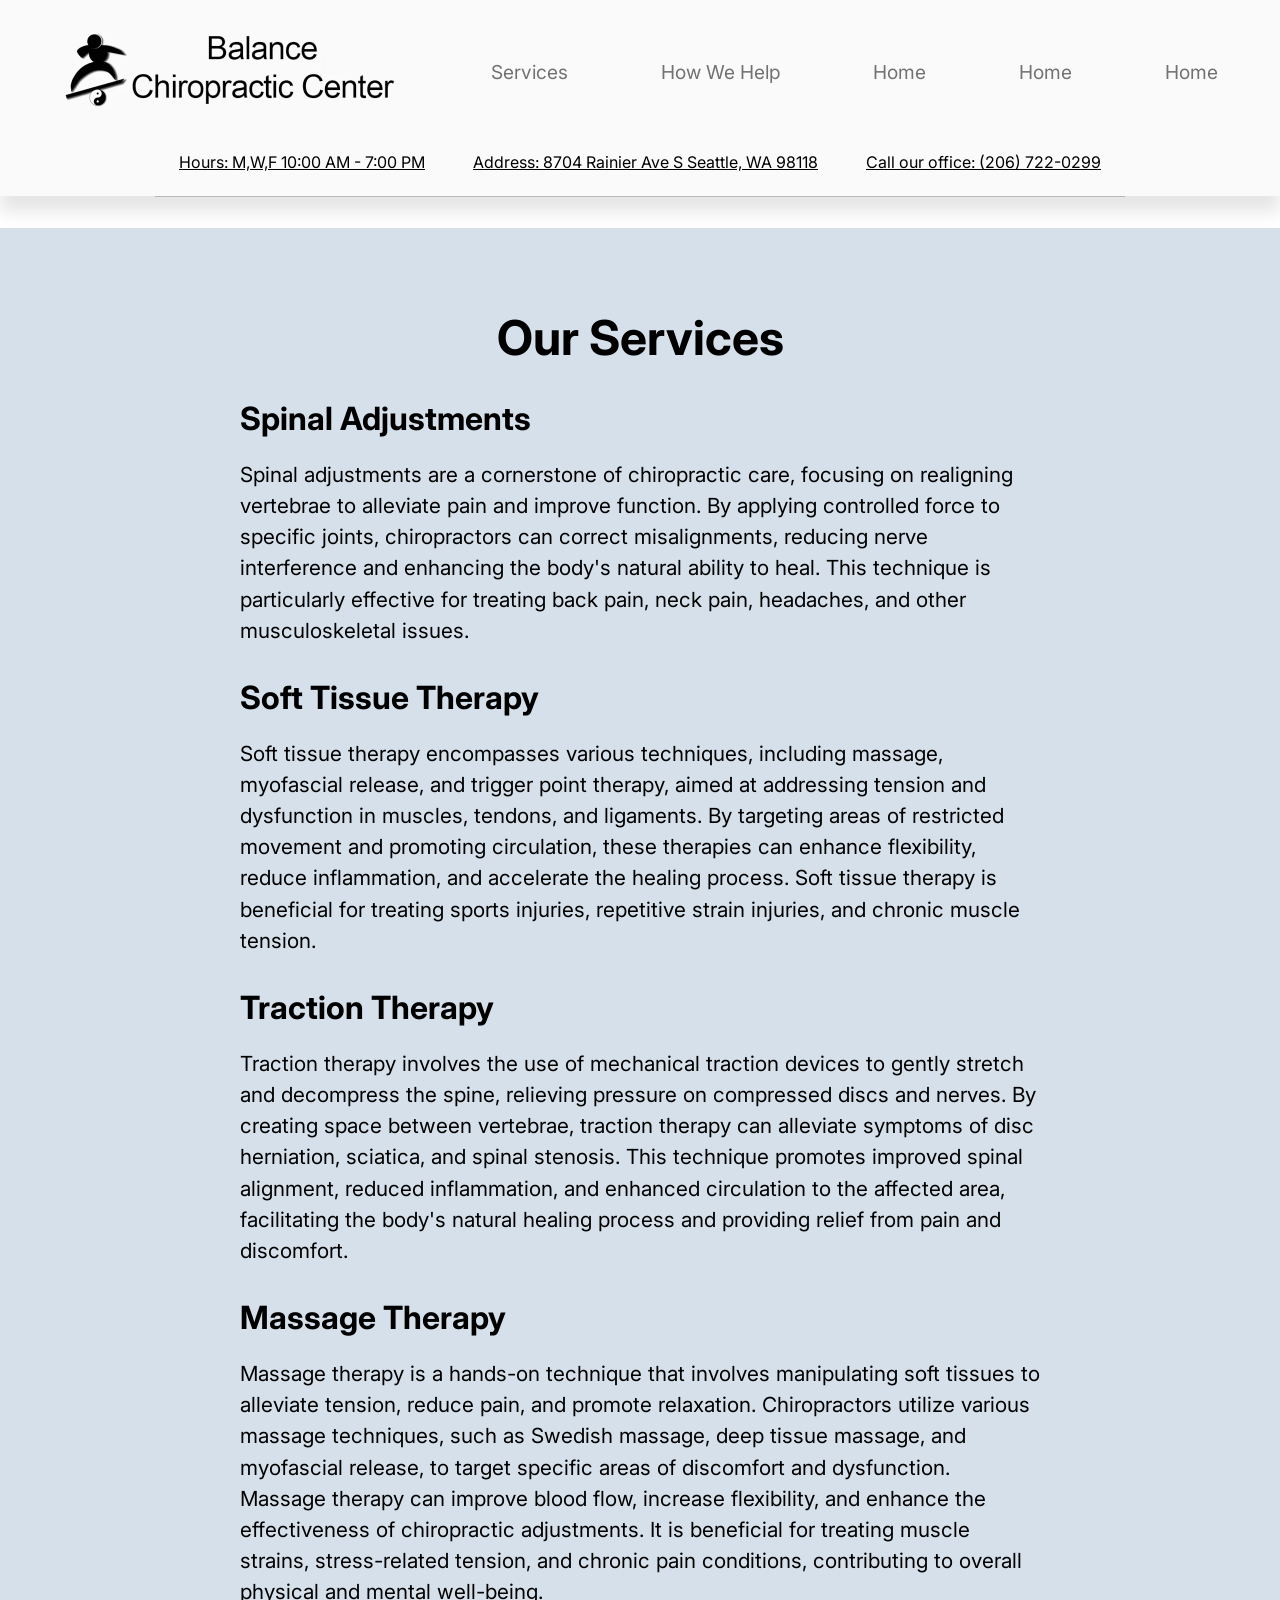
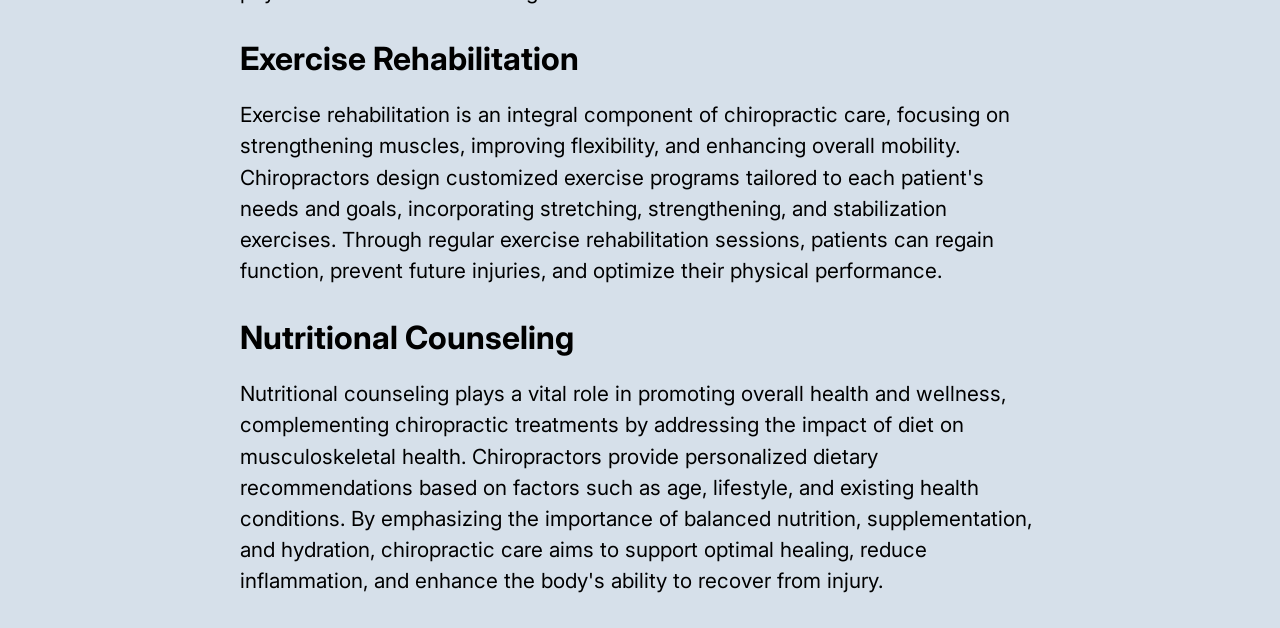
==== about.html @ 753cb933 "pages" ====
<html lang="en">
  <head>
    <meta charset="utf-8">
    <title>Balance Chiropractic Center</title>
    <link href="https://fonts.googleapis.com/css2?family=Inter:wght@100..900&amp;display=swap" rel="stylesheet">
    <link href="https://fonts.googleapis.com/css2?family=Playfair+Display:ital,wght@0,400..900;1,400..900&display=swap" rel="stylesheet">
    <link rel="stylesheet" href="style.css">
    <script src="index.js"></script>

  </head>

  <body>
    <header class="flex-container">
      <nav class="flex-container navbar">
        <div class="flex-container">
          <a href="index.html">
            <img class="logo" src="img/logo.avif" alt="logo">
          </a>
        </div>
        <div class="nav">
          <a href="about.html">Services</a>
        </div>
        <div class="nav">
          <a href="treatment.html">How We Help</a>
        </div>
        <div class="nav">
          <a href="google.com">Home</a>
        </div>
        <div class="nav">
          <a href="google.com">Home</a>
        </div>
        <div class="nav">
          <a href="google.com">Home</a>
        </div>
      </nav>
  </header>
  <main>
    <section class="flex-container profile-details">
      <div class="profile-link">
        <a>Hours: M,W,F 10:00 AM - 7:00 PM</a>
      </div>
      <div class="flex-container profile-link">
          <a href="https://www.google.com/maps?ll=47.525082,-122.269839&amp;z=17&amp;t=m&amp;hl=en-
            US&amp;gl=US&amp;mapclient=embed&amp;cid=9637623415479535177" target="_blank">
            Address: 8704 Rainier Ave S Seattle, WA 98118
          </a>
      </div>
      <div class="flex-container profile-link">
        <a href="tel:206-722-0299" target="_blank">
          Call our office: (206) 722-0299
        </a>
      </div>
    </section>
    <section class="flex-container more">
      <h1 class="page-title">Our Services</h1>
      <div class="flex-container services">
        <h2>Spinal Adjustments</h2>
        <p>
          Spinal adjustments are a cornerstone of chiropractic care, focusing on realigning
          vertebrae to alleviate pain and improve function. By applying controlled force to specific joints, 
          chiropractors can correct misalignments, reducing nerve interference and enhancing the body's natural
          ability to heal. This technique is particularly effective for treating back pain, neck pain, headaches, 
          and other musculoskeletal issues.
        </p>
        <h2>Soft Tissue Therapy</h2>
        <p>
          Soft tissue therapy encompasses various techniques, including massage, myofascial release, and trigger 
          point therapy, aimed at addressing tension and dysfunction in muscles, tendons, and ligaments. By targeting
            areas of restricted movement and promoting circulation, these therapies can enhance flexibility, reduce 
            inflammation, and accelerate the healing process. Soft tissue therapy is beneficial for treating sports injuries,
            repetitive strain injuries, and chronic muscle tension.
        </p>
        <h2>Traction Therapy</h2>
        <p>
          Traction therapy involves the use of mechanical traction devices to gently stretch and decompress the spine, relieving pressure on compressed 
          discs and nerves. By creating space between vertebrae, traction therapy can alleviate symptoms of disc herniation, sciatica, and spinal stenosis.
           This technique promotes improved spinal alignment, reduced inflammation, and enhanced circulation to the affected area, facilitating the body's 
           natural healing process and providing relief from pain and discomfort.
        </p>
        <h2>Massage Therapy</h2>
        <p>
          Massage therapy is a hands-on technique that involves manipulating soft tissues to alleviate tension, reduce pain, and promote relaxation. 
          Chiropractors utilize various massage techniques, such as Swedish massage, deep tissue massage, and myofascial release, to target specific 
          areas of discomfort and dysfunction. Massage therapy can improve blood flow, increase flexibility, and enhance the effectiveness of chiropractic adjustments. 
          It is beneficial for treating muscle strains, stress-related tension, and chronic pain conditions, contributing to overall physical and mental well-being.
        </p>
        <h2>Exercise Rehabilitation</h2>
        <p>
          Exercise rehabilitation is an integral component of chiropractic care, focusing on strengthening muscles, improving 
          flexibility, and enhancing overall mobility. Chiropractors design customized exercise programs tailored to each patient's 
          needs and goals, incorporating stretching, strengthening, and stabilization exercises. Through regular exercise rehabilitation
          sessions, patients can regain function, prevent future injuries, and optimize their physical performance.
        </p>
        <h2>Nutritional Counseling</h2>
        <p>
          Nutritional counseling plays a vital role in promoting overall health and wellness, complementing chiropractic treatments by addressing 
          the impact of diet on musculoskeletal health. Chiropractors provide personalized dietary recommendations based on factors such as age, 
          lifestyle, and existing health conditions. By emphasizing the importance of balanced nutrition, supplementation, and hydration, chiropractic 
          care aims to support optimal healing, reduce inflammation, and enhance the body's ability to recover from injury.
        </p>
      </div>
    </section>
  </main>
---- style.css ----
* {
  box-sizing: border-box;
  font-family: "Inter", sans-serif;
}

body {
  margin: 0;
}

.flex-container {
  flex-direction: column;
  display: flex;
  align-items: center;
}

/* navbar section*/
header {
  z-index: 999;
  background-color: #fafafa;
  width: 100%;
  height: 8rem;
  position: relative;
  top: 0;
  left: 0;
  padding: 1em;
  align-items: center;
  justify-content: center;
}

.navbar {
  height: 8rem;
  width: inherit;
  flex-direction: row;
  justify-content: space-around;
  align-items: center;
}

nav {
  margin-bottom: -1em;
}

.nav a {
  align-self: flex-end;
  color: #717171;
  text-decoration: none;
  font-size: 1.2em;
}

h1 {
  margin: 0;
  font-size: 3em;
  text-wrap: nowrap;
}

h2 {
  margin-top: 1em;
}

.profile-details {
  background-color: #fafafa;
  flex-direction: row;
  margin: 0;
  box-shadow: 0 1em 1em rgb(0 0 0 / 10%);
  height: fit-content;
  justify-content: center;
}

.profile-details .profile-link {
  padding: 1.5em;
  box-shadow: 0px 1px 0px rgb(0 0 0 / 20%);
}

.profile-link a {
  text-decoration: underline;
  color: black;
}

.more {
  margin-top: 2em;
  padding: 2em;
  background-color: rgb(214, 224, 234);
}

.logo {
  margin-top: .5em;
  margin-bottom: 1em;
  height: 5em;
}

.extra {
  padding: 2em;
  background-color: aliceblue;
}

.about {
  flex-direction: column;
  width: 50em;
  align-self: center;
}

.services {
  flex-direction: row;
  flex-wrap: wrap;
  width: 50em;
}

.services h2 {
  font-size: 2em;
}

.services h2, .services p{
  margin-bottom: 0;
}

.services-group {
  flex-direction: row;
}
p {
  font-size: 1.3em;
  line-height: 1.5em;
}

/* Slideshow container */
.slideshow-container {
  max-width: 63em;
  height: 22em;
  position: relative;
  margin: auto;
  margin-top: 2em;
  margin-bottom: 3em;
}


.mySlides img {
  object-fit: cover;
  height: 25em;
}


/* Next & previous buttons */
.prev, .next {
  cursor: pointer;
  position: absolute;
  top: 50%;
  width: auto;
  margin-top: -22px;
  padding: 16px;
  color: white;
  font-weight: bold;
  font-size: 18px;
  transition: 0.6s ease;
  border-radius: 0 3px 3px 0;
  user-select: none;
}

/* Position the "next button" to the right */
.next {
  right: 0;
  border-radius: 3px 0 0 3px;
}

/* On hover, add a black background color with a little bit see-through */
.prev:hover, .next:hover {
  background-color: rgba(0,0,0,0.8);
}

/* Caption text */
.text {
  color: #f2f2f2;
  font-size: 15px;
  padding: 8px 12px;
  position: absolute;
  bottom: 8px;
  width: 100%;
  text-align: center;
}

/* Number text (1/3 etc) */
.numbertext {
  color: #f2f2f2;
  font-size: 12px;
  padding: 8px 12px;
  position: absolute;
  top: 0;
}

/* The dots/bullets/indicators */
.dot {
  cursor: pointer;
  height: 15px;
  width: 15px;
  margin: 0 2px;
  background-color: #bbb;
  border-radius: 50%;
  display: inline-block;
  transition: background-color 0.6s ease;
}

.active, .dot:hover {
  background-color: #717171;
}

.hidden {
  display: none;
}
/* Fading animation */
.fade {
  animation-name: fade;
  animation-duration: 1.5s;
}

@keyframes fade {
  from {opacity: .4}
  to {opacity: 1}
}

.page-title {
  margin-top: 1em;
}



footer {
  height: 3em;
}

footer p {
  margin: 1em;
  font-size: 1em;
}
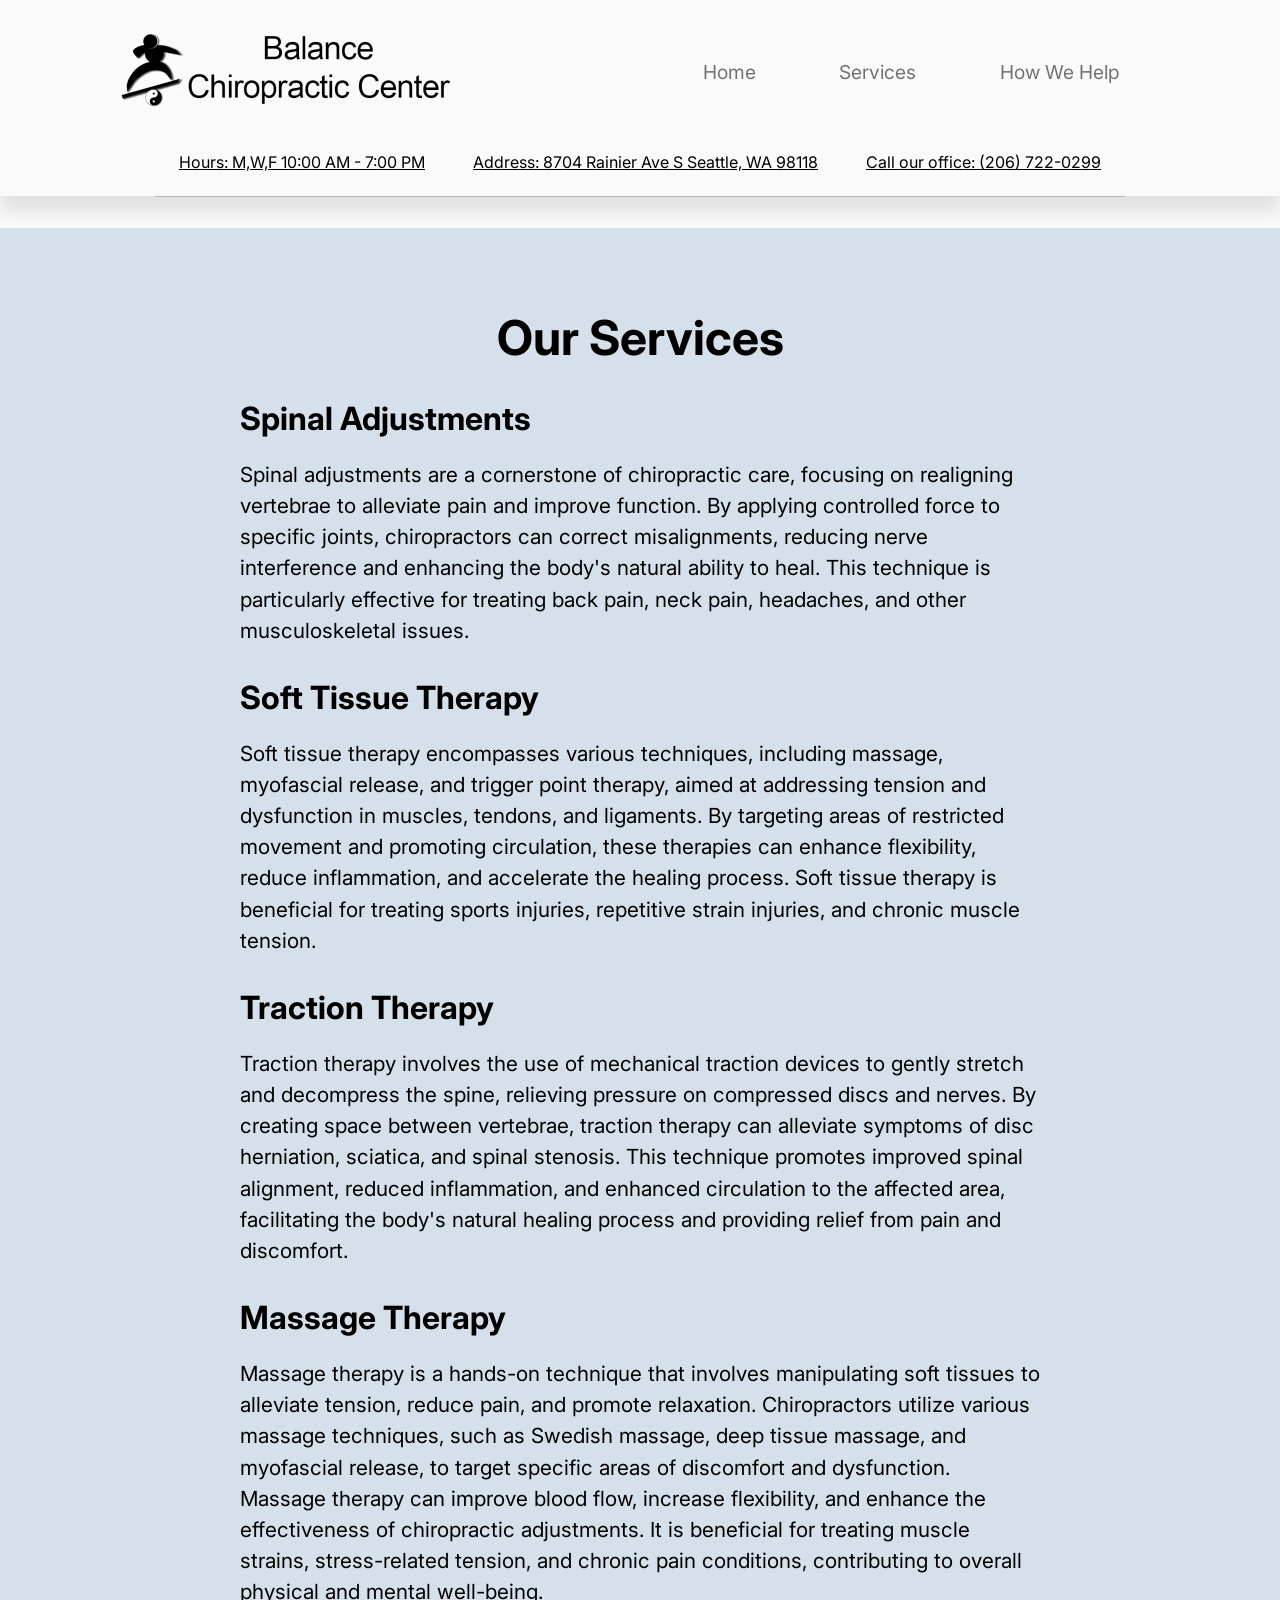
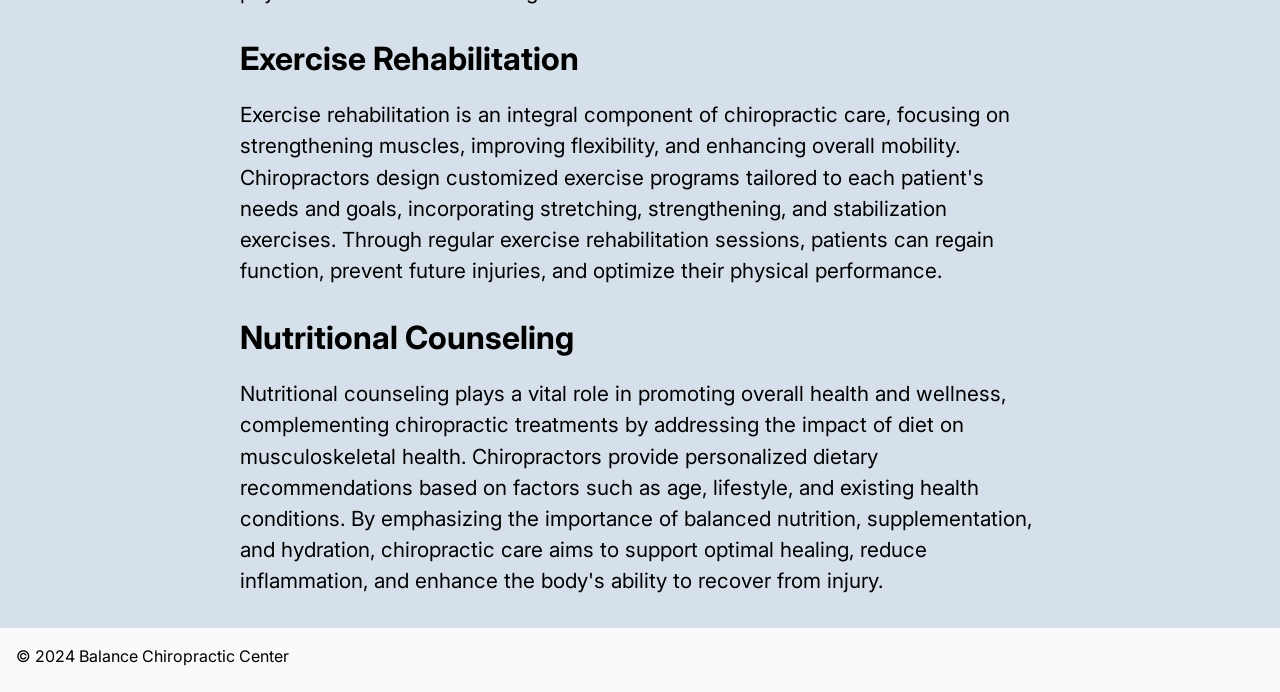
==== commit c79cc610: "added to treatment" ====
--- a/about.html
+++ b/about.html
@@ -17,87 +17,88 @@
             <img class="logo" src="img/logo.avif" alt="logo">
           </a>
         </div>
-        <div class="nav">
-          <a href="about.html">Services</a>
-        </div>
-        <div class="nav">
-          <a href="treatment.html">How We Help</a>
-        </div>
-        <div class="nav">
-          <a href="google.com">Home</a>
-        </div>
-        <div class="nav">
-          <a href="google.com">Home</a>
-        </div>
-        <div class="nav">
-          <a href="google.com">Home</a>
+        <div class="flex-container links">
+          <div class="nav">
+            <a href="index.html" src="">Home</a>
+          </div>
+          <div class="nav">
+            <a href="about.html" src="sdjskfdj">Services</a>
+          </div>
+          <div class="nav">
+            <a href="treatment.html">How We Help</a>
+          </div>
         </div>
       </nav>
-  </header>
-  <main>
-    <section class="flex-container profile-details">
-      <div class="profile-link">
-        <a>Hours: M,W,F 10:00 AM - 7:00 PM</a>
-      </div>
-      <div class="flex-container profile-link">
-          <a href="https://www.google.com/maps?ll=47.525082,-122.269839&amp;z=17&amp;t=m&amp;hl=en-
-            US&amp;gl=US&amp;mapclient=embed&amp;cid=9637623415479535177" target="_blank">
-            Address: 8704 Rainier Ave S Seattle, WA 98118
+    </header>
+    <main>
+      <section class="flex-container profile-details">
+        <div class="profile-link">
+          <a>Hours: M,W,F 10:00 AM - 7:00 PM</a>
+        </div>
+        <div class="flex-container profile-link">
+            <a href="https://www.google.com/maps?ll=47.525082,-122.269839&amp;z=17&amp;t=m&amp;hl=en-
+              US&amp;gl=US&amp;mapclient=embed&amp;cid=9637623415479535177" target="_blank">
+              Address: 8704 Rainier Ave S Seattle, WA 98118
+            </a>
+        </div>
+        <div class="flex-container profile-link">
+          <a href="tel:206-722-0299" target="_blank">
+            Call our office: (206) 722-0299
           </a>
-      </div>
-      <div class="flex-container profile-link">
-        <a href="tel:206-722-0299" target="_blank">
-          Call our office: (206) 722-0299
-        </a>
-      </div>
-    </section>
-    <section class="flex-container more">
-      <h1 class="page-title">Our Services</h1>
-      <div class="flex-container services">
-        <h2>Spinal Adjustments</h2>
-        <p>
-          Spinal adjustments are a cornerstone of chiropractic care, focusing on realigning
-          vertebrae to alleviate pain and improve function. By applying controlled force to specific joints, 
-          chiropractors can correct misalignments, reducing nerve interference and enhancing the body's natural
-          ability to heal. This technique is particularly effective for treating back pain, neck pain, headaches, 
-          and other musculoskeletal issues.
-        </p>
-        <h2>Soft Tissue Therapy</h2>
-        <p>
-          Soft tissue therapy encompasses various techniques, including massage, myofascial release, and trigger 
-          point therapy, aimed at addressing tension and dysfunction in muscles, tendons, and ligaments. By targeting
-            areas of restricted movement and promoting circulation, these therapies can enhance flexibility, reduce 
-            inflammation, and accelerate the healing process. Soft tissue therapy is beneficial for treating sports injuries,
-            repetitive strain injuries, and chronic muscle tension.
-        </p>
-        <h2>Traction Therapy</h2>
-        <p>
-          Traction therapy involves the use of mechanical traction devices to gently stretch and decompress the spine, relieving pressure on compressed 
-          discs and nerves. By creating space between vertebrae, traction therapy can alleviate symptoms of disc herniation, sciatica, and spinal stenosis.
-           This technique promotes improved spinal alignment, reduced inflammation, and enhanced circulation to the affected area, facilitating the body's 
-           natural healing process and providing relief from pain and discomfort.
-        </p>
-        <h2>Massage Therapy</h2>
-        <p>
-          Massage therapy is a hands-on technique that involves manipulating soft tissues to alleviate tension, reduce pain, and promote relaxation. 
-          Chiropractors utilize various massage techniques, such as Swedish massage, deep tissue massage, and myofascial release, to target specific 
-          areas of discomfort and dysfunction. Massage therapy can improve blood flow, increase flexibility, and enhance the effectiveness of chiropractic adjustments. 
-          It is beneficial for treating muscle strains, stress-related tension, and chronic pain conditions, contributing to overall physical and mental well-being.
-        </p>
-        <h2>Exercise Rehabilitation</h2>
-        <p>
-          Exercise rehabilitation is an integral component of chiropractic care, focusing on strengthening muscles, improving 
-          flexibility, and enhancing overall mobility. Chiropractors design customized exercise programs tailored to each patient's 
-          needs and goals, incorporating stretching, strengthening, and stabilization exercises. Through regular exercise rehabilitation
-          sessions, patients can regain function, prevent future injuries, and optimize their physical performance.
-        </p>
-        <h2>Nutritional Counseling</h2>
-        <p>
-          Nutritional counseling plays a vital role in promoting overall health and wellness, complementing chiropractic treatments by addressing 
-          the impact of diet on musculoskeletal health. Chiropractors provide personalized dietary recommendations based on factors such as age, 
-          lifestyle, and existing health conditions. By emphasizing the importance of balanced nutrition, supplementation, and hydration, chiropractic 
-          care aims to support optimal healing, reduce inflammation, and enhance the body's ability to recover from injury.
-        </p>
-      </div>
-    </section>
-  </main>+        </div>
+      </section>
+      <section class="flex-container more">
+        <h1 class="page-title">Our Services</h1>
+        <div class="flex-container services">
+          <h2>Spinal Adjustments</h2>
+          <p>
+            Spinal adjustments are a cornerstone of chiropractic care, focusing on realigning
+            vertebrae to alleviate pain and improve function. By applying controlled force to specific joints, 
+            chiropractors can correct misalignments, reducing nerve interference and enhancing the body's natural
+            ability to heal. This technique is particularly effective for treating back pain, neck pain, headaches, 
+            and other musculoskeletal issues.
+          </p>
+          <h2>Soft Tissue Therapy</h2>
+          <p>
+            Soft tissue therapy encompasses various techniques, including massage, myofascial release, and trigger 
+            point therapy, aimed at addressing tension and dysfunction in muscles, tendons, and ligaments. By targeting
+              areas of restricted movement and promoting circulation, these therapies can enhance flexibility, reduce 
+              inflammation, and accelerate the healing process. Soft tissue therapy is beneficial for treating sports injuries,
+              repetitive strain injuries, and chronic muscle tension.
+          </p>
+          <h2>Traction Therapy</h2>
+          <p>
+            Traction therapy involves the use of mechanical traction devices to gently stretch and decompress the spine, relieving pressure on compressed 
+            discs and nerves. By creating space between vertebrae, traction therapy can alleviate symptoms of disc herniation, sciatica, and spinal stenosis.
+            This technique promotes improved spinal alignment, reduced inflammation, and enhanced circulation to the affected area, facilitating the body's 
+            natural healing process and providing relief from pain and discomfort.
+          </p>
+          <h2>Massage Therapy</h2>
+          <p>
+            Massage therapy is a hands-on technique that involves manipulating soft tissues to alleviate tension, reduce pain, and promote relaxation. 
+            Chiropractors utilize various massage techniques, such as Swedish massage, deep tissue massage, and myofascial release, to target specific 
+            areas of discomfort and dysfunction. Massage therapy can improve blood flow, increase flexibility, and enhance the effectiveness of chiropractic adjustments. 
+            It is beneficial for treating muscle strains, stress-related tension, and chronic pain conditions, contributing to overall physical and mental well-being.
+          </p>
+          <h2>Exercise Rehabilitation</h2>
+          <p>
+            Exercise rehabilitation is an integral component of chiropractic care, focusing on strengthening muscles, improving 
+            flexibility, and enhancing overall mobility. Chiropractors design customized exercise programs tailored to each patient's 
+            needs and goals, incorporating stretching, strengthening, and stabilization exercises. Through regular exercise rehabilitation
+            sessions, patients can regain function, prevent future injuries, and optimize their physical performance.
+          </p>
+          <h2>Nutritional Counseling</h2>
+          <p>
+            Nutritional counseling plays a vital role in promoting overall health and wellness, complementing chiropractic treatments by addressing 
+            the impact of diet on musculoskeletal health. Chiropractors provide personalized dietary recommendations based on factors such as age, 
+            lifestyle, and existing health conditions. By emphasizing the importance of balanced nutrition, supplementation, and hydration, chiropractic 
+            care aims to support optimal healing, reduce inflammation, and enhance the body's ability to recover from injury.
+          </p>
+        </div>
+      </section>
+    </main>
+  </body>
+  <footer>
+    <p>&copy 2024 Balance Chiropractic Center</p>
+  </footer>
+</html>
--- a/style.css
+++ b/style.css
@@ -4,6 +4,7 @@
 }
 
 body {
+  background-color: #fafafa;
   margin: 0;
 }
 
@@ -120,13 +121,26 @@
   line-height: 1.5em;
 }
 
+li {
+  font-size: 1.3em;
+}
+
+ul {
+  margin-left: 1em;
+}
+.links {
+  flex-direction: row;
+  width: 31.25em;
+  justify-content: space-around;
+}
+
 /* Slideshow container */
 .slideshow-container {
   max-width: 63em;
   height: 22em;
   position: relative;
   margin: auto;
-  margin-top: 2em;
+  margin-top: 1em;
   margin-bottom: 3em;
 }
 
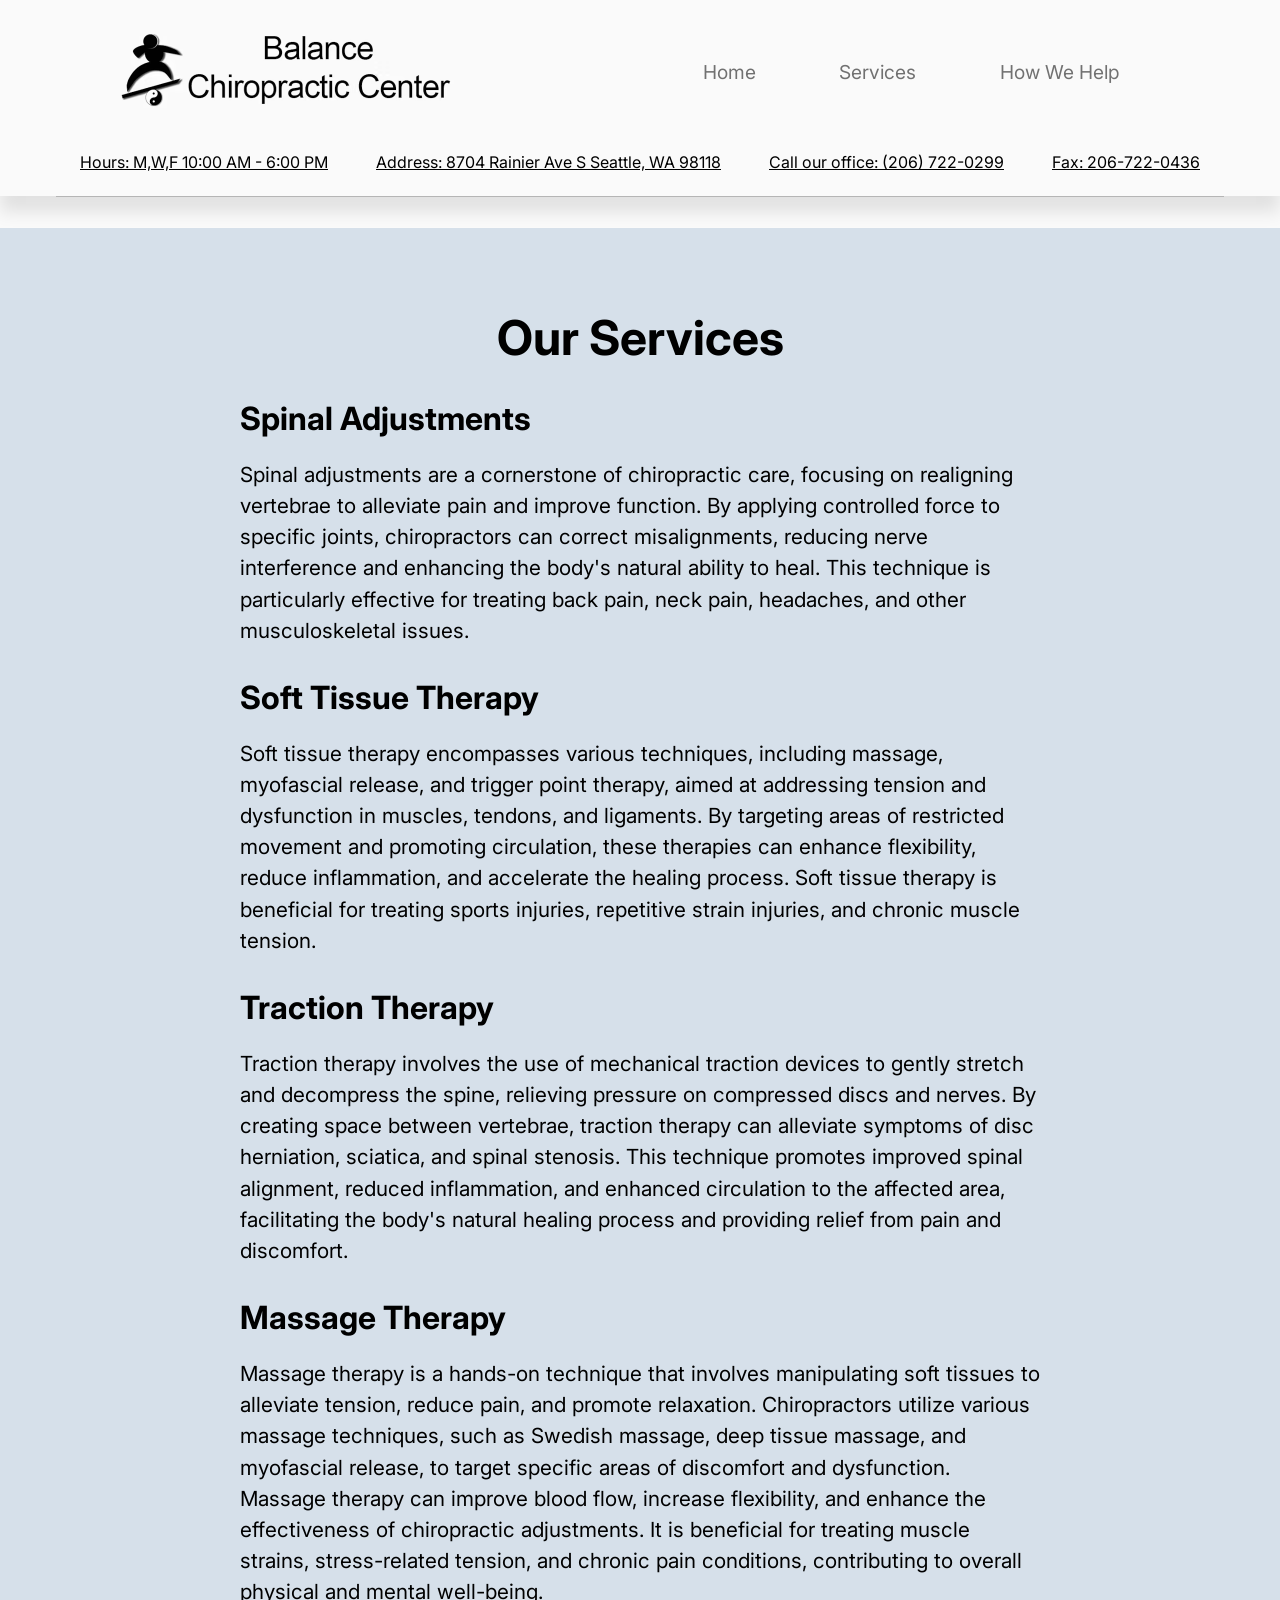
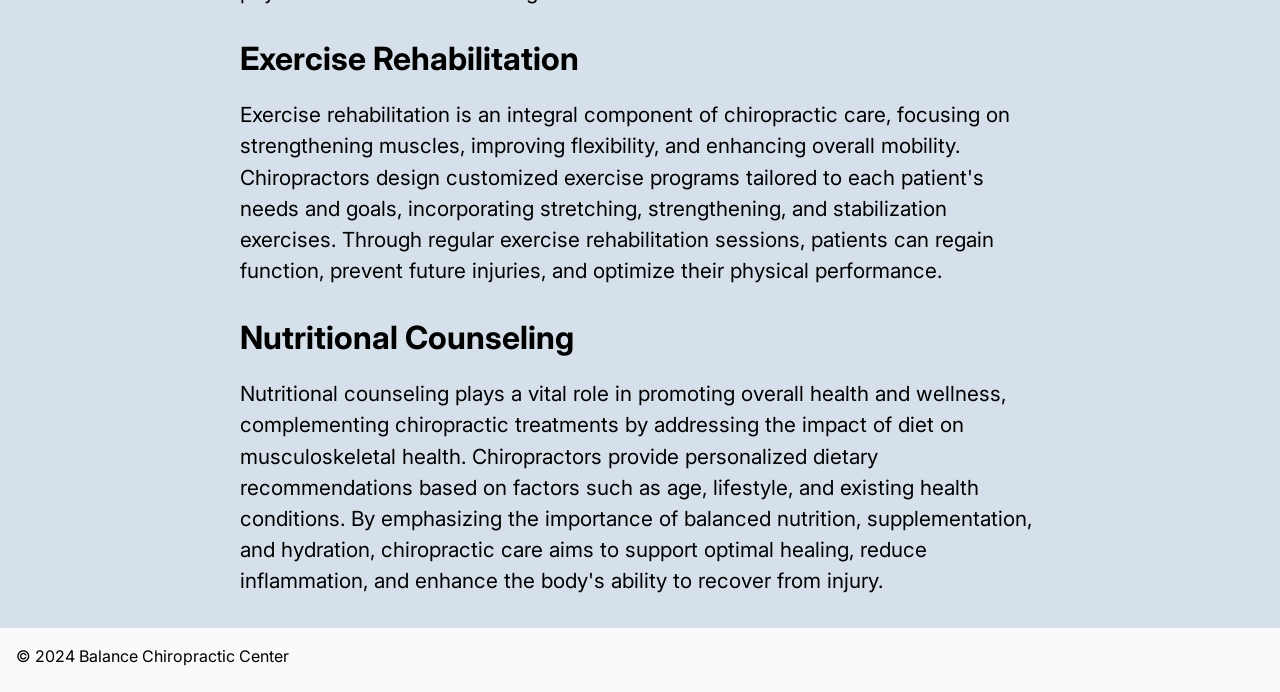
==== commit f8547d7a: "fax, pic, insurance edit" ====
--- a/about.html
+++ b/about.html
@@ -33,7 +33,7 @@
     <main>
       <section class="flex-container profile-details">
         <div class="profile-link">
-          <a>Hours: M,W,F 10:00 AM - 7:00 PM</a>
+          <a>Hours: M,W,F 10:00 AM - 6:00 PM</a>
         </div>
         <div class="flex-container profile-link">
             <a href="https://www.google.com/maps?ll=47.525082,-122.269839&amp;z=17&amp;t=m&amp;hl=en-
@@ -45,6 +45,9 @@
           <a href="tel:206-722-0299" target="_blank">
             Call our office: (206) 722-0299
           </a>
+        </div>
+        <div class="profile-link">
+          <a href="tel:206-722-0436">Fax: 206-722-0436</a>
         </div>
       </section>
       <section class="flex-container more">
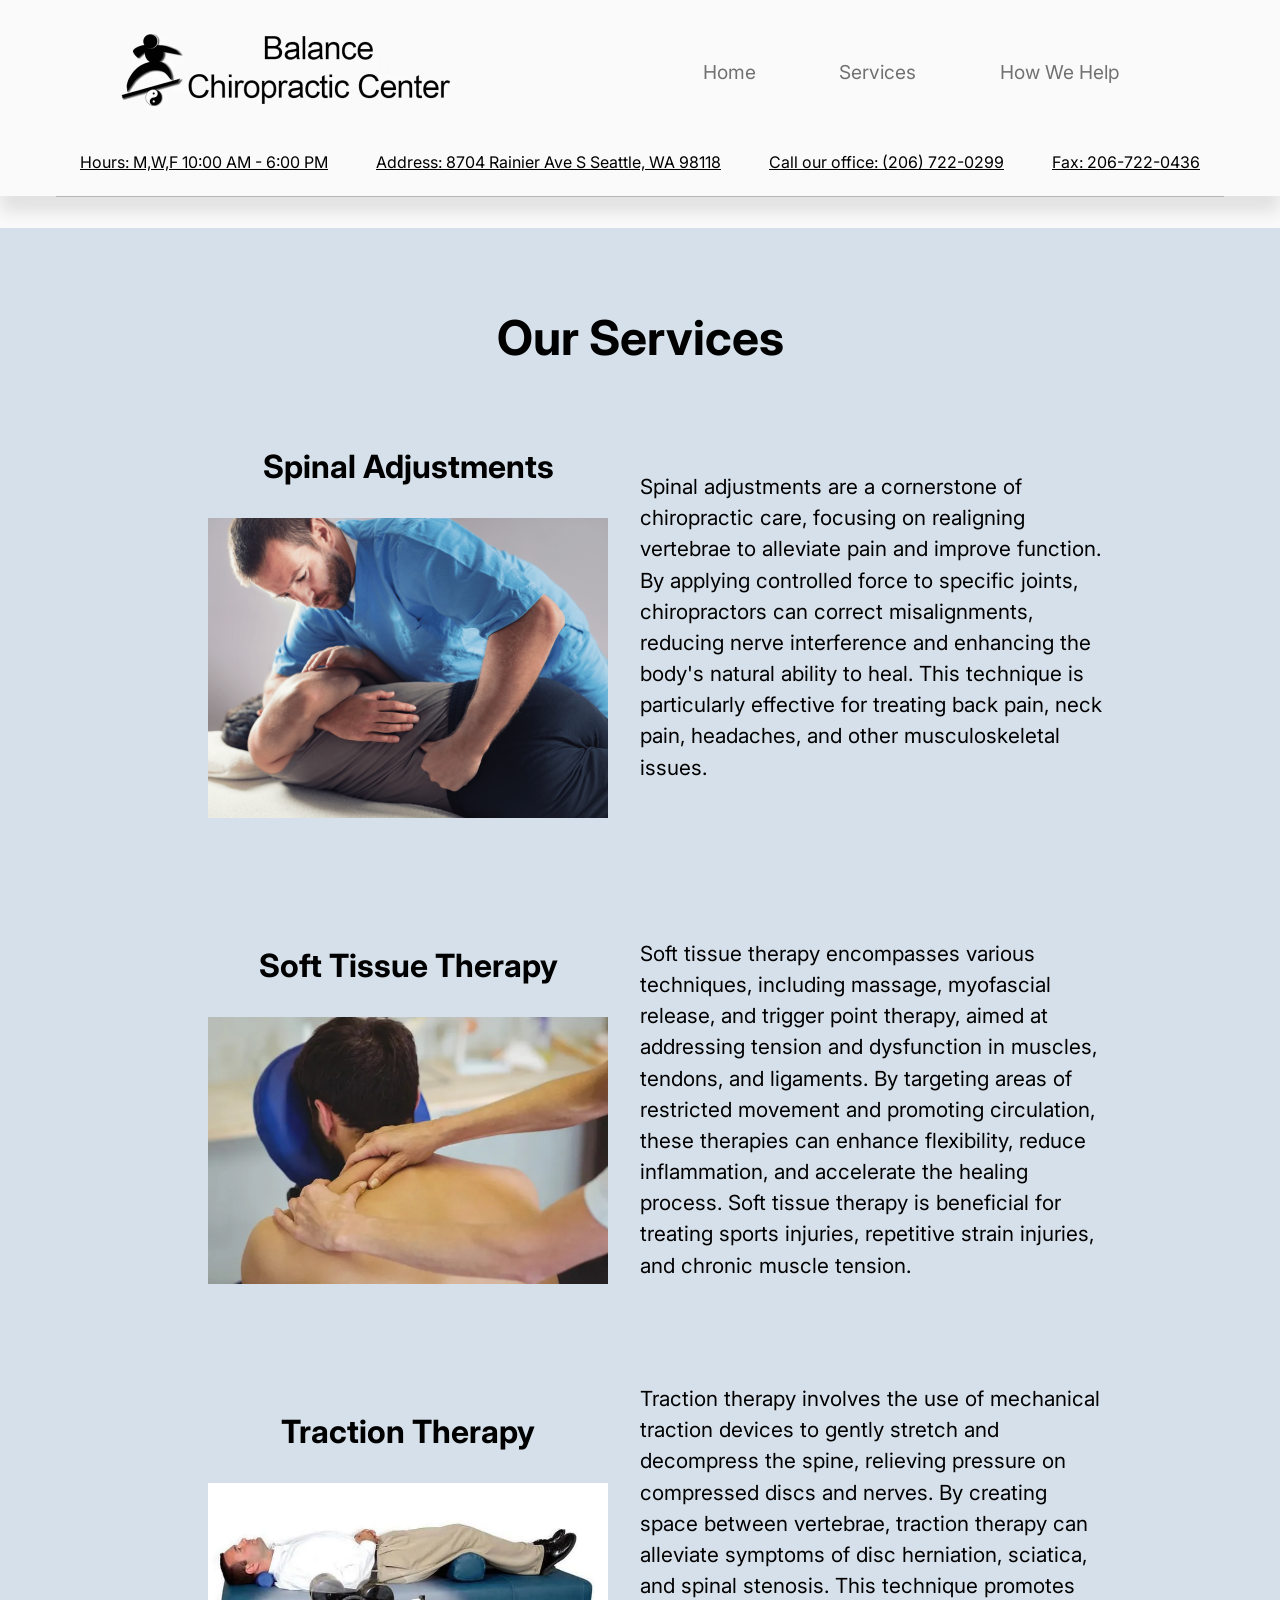
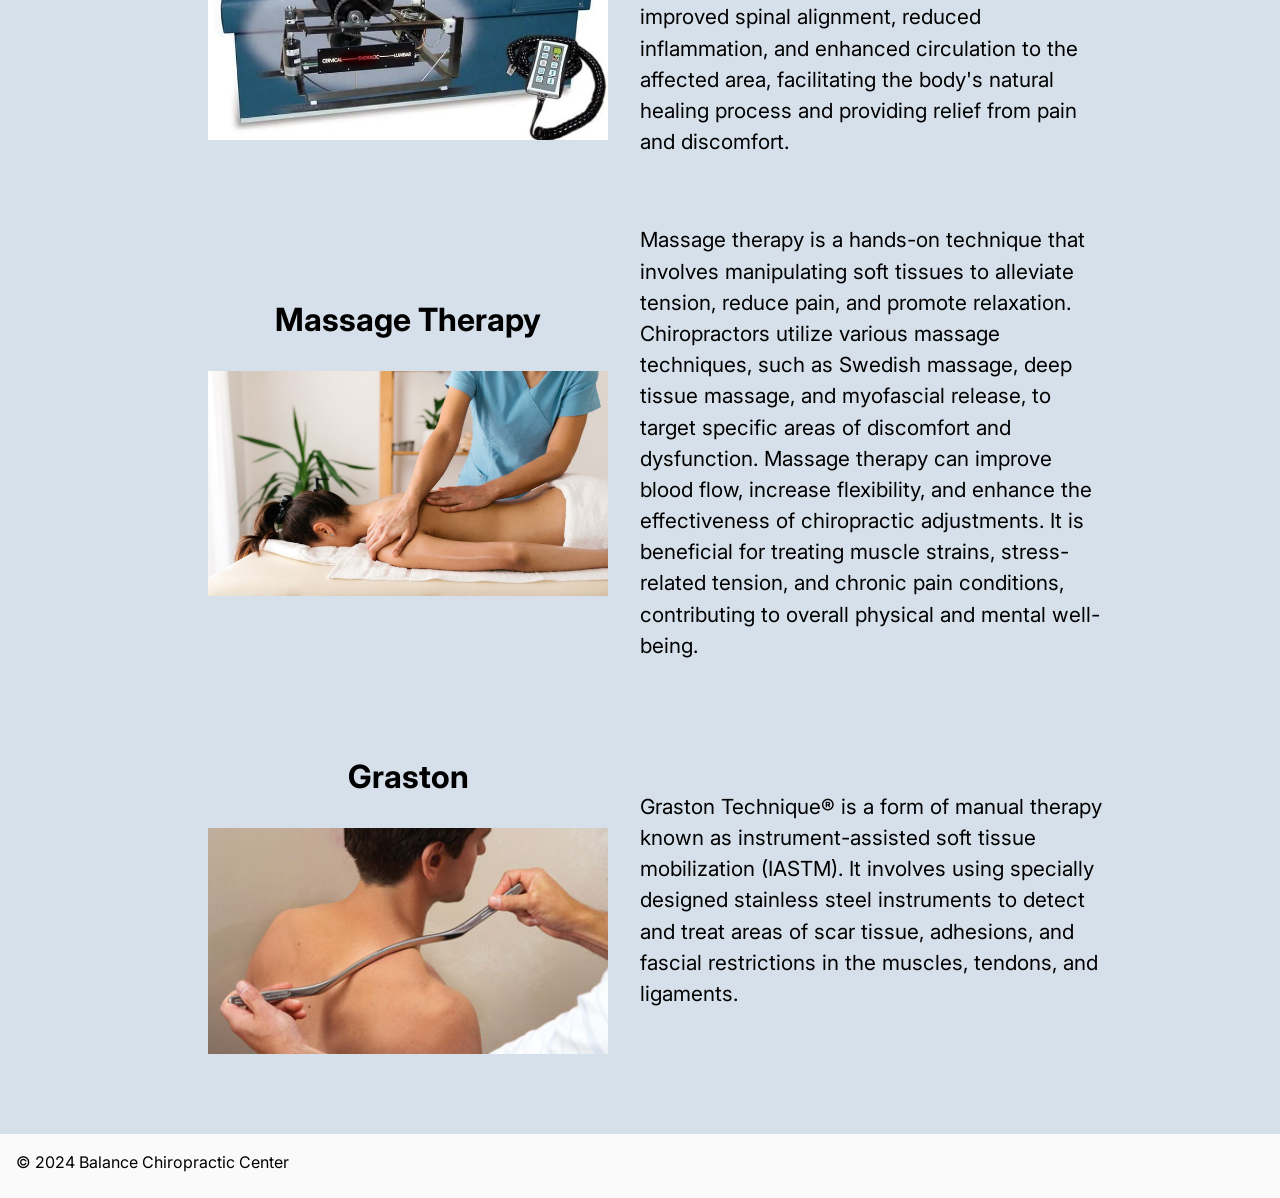
==== commit 2d2718a5: "images" ====
--- a/about.html
+++ b/about.html
@@ -53,50 +53,68 @@
       <section class="flex-container more">
         <h1 class="page-title">Our Services</h1>
         <div class="flex-container services">
-          <h2>Spinal Adjustments</h2>
-          <p>
-            Spinal adjustments are a cornerstone of chiropractic care, focusing on realigning
-            vertebrae to alleviate pain and improve function. By applying controlled force to specific joints, 
-            chiropractors can correct misalignments, reducing nerve interference and enhancing the body's natural
-            ability to heal. This technique is particularly effective for treating back pain, neck pain, headaches, 
-            and other musculoskeletal issues.
-          </p>
-          <h2>Soft Tissue Therapy</h2>
-          <p>
-            Soft tissue therapy encompasses various techniques, including massage, myofascial release, and trigger 
-            point therapy, aimed at addressing tension and dysfunction in muscles, tendons, and ligaments. By targeting
-              areas of restricted movement and promoting circulation, these therapies can enhance flexibility, reduce 
-              inflammation, and accelerate the healing process. Soft tissue therapy is beneficial for treating sports injuries,
-              repetitive strain injuries, and chronic muscle tension.
-          </p>
-          <h2>Traction Therapy</h2>
-          <p>
-            Traction therapy involves the use of mechanical traction devices to gently stretch and decompress the spine, relieving pressure on compressed 
-            discs and nerves. By creating space between vertebrae, traction therapy can alleviate symptoms of disc herniation, sciatica, and spinal stenosis.
-            This technique promotes improved spinal alignment, reduced inflammation, and enhanced circulation to the affected area, facilitating the body's 
-            natural healing process and providing relief from pain and discomfort.
-          </p>
-          <h2>Massage Therapy</h2>
-          <p>
-            Massage therapy is a hands-on technique that involves manipulating soft tissues to alleviate tension, reduce pain, and promote relaxation. 
-            Chiropractors utilize various massage techniques, such as Swedish massage, deep tissue massage, and myofascial release, to target specific 
-            areas of discomfort and dysfunction. Massage therapy can improve blood flow, increase flexibility, and enhance the effectiveness of chiropractic adjustments. 
-            It is beneficial for treating muscle strains, stress-related tension, and chronic pain conditions, contributing to overall physical and mental well-being.
-          </p>
-          <h2>Exercise Rehabilitation</h2>
-          <p>
-            Exercise rehabilitation is an integral component of chiropractic care, focusing on strengthening muscles, improving 
-            flexibility, and enhancing overall mobility. Chiropractors design customized exercise programs tailored to each patient's 
-            needs and goals, incorporating stretching, strengthening, and stabilization exercises. Through regular exercise rehabilitation
-            sessions, patients can regain function, prevent future injuries, and optimize their physical performance.
-          </p>
-          <h2>Nutritional Counseling</h2>
-          <p>
-            Nutritional counseling plays a vital role in promoting overall health and wellness, complementing chiropractic treatments by addressing 
-            the impact of diet on musculoskeletal health. Chiropractors provide personalized dietary recommendations based on factors such as age, 
-            lifestyle, and existing health conditions. By emphasizing the importance of balanced nutrition, supplementation, and hydration, chiropractic 
-            care aims to support optimal healing, reduce inflammation, and enhance the body's ability to recover from injury.
-          </p>
+          <div class="flex-container service-group">
+            <div class="flex-container service-name">
+              <h2>Spinal Adjustments</h2>          
+              <img src="./img/adjustment.png" width="400em">
+            </div>
+            <p>
+              Spinal adjustments are a cornerstone of chiropractic care, focusing on realigning
+              vertebrae to alleviate pain and improve function. By applying controlled force to specific joints, 
+              chiropractors can correct misalignments, reducing nerve interference and enhancing the body's natural
+              ability to heal. This technique is particularly effective for treating back pain, neck pain, headaches, 
+              and other musculoskeletal issues.
+            </p>
+          </div>
+          <div class="flex-container service-group">
+            <div class="flex-container service-name">
+              <h2>Soft Tissue Therapy</h2>
+              <img src="./img/soft-tissue.webp" width="400em">
+            </div>
+            <p>
+              Soft tissue therapy encompasses various techniques, including massage, myofascial release, and trigger 
+              point therapy, aimed at addressing tension and dysfunction in muscles, tendons, and ligaments. By targeting
+                areas of restricted movement and promoting circulation, these therapies can enhance flexibility, reduce 
+                inflammation, and accelerate the healing process. Soft tissue therapy is beneficial for treating sports injuries,
+                repetitive strain injuries, and chronic muscle tension.
+            </p>
+          </div>
+          <div class="flex-container service-group">
+            <div class="flex-container service-name">
+              <h2>Traction Therapy</h2>
+              <img src="./img/traction.webp" width="400em">
+            </div>
+            <p>
+              Traction therapy involves the use of mechanical traction devices to gently stretch and decompress the spine, relieving pressure on compressed 
+              discs and nerves. By creating space between vertebrae, traction therapy can alleviate symptoms of disc herniation, sciatica, and spinal stenosis.
+              This technique promotes improved spinal alignment, reduced inflammation, and enhanced circulation to the affected area, facilitating the body's 
+              natural healing process and providing relief from pain and discomfort.
+            </p>
+          </div>
+          <div class="flex-container service-group">
+            <div class="flex-container service-name">
+              <h2>Massage Therapy</h2>
+              <img src="./img/massage.jpg" width="400em">
+            </div>
+            <p>
+              Massage therapy is a hands-on technique that involves manipulating soft tissues to alleviate tension, reduce pain, and promote relaxation. 
+              Chiropractors utilize various massage techniques, such as Swedish massage, deep tissue massage, and myofascial release, to target specific 
+              areas of discomfort and dysfunction. Massage therapy can improve blood flow, increase flexibility, and enhance the effectiveness of chiropractic adjustments. 
+              It is beneficial for treating muscle strains, stress-related tension, and chronic pain conditions, contributing to overall physical and mental well-being.
+            </p>
+          </div>
+          <div class="flex-container service-group">
+            <div class="flex-container service-name">
+              <h2>Graston</h2>
+              <img src="./img/graston.jpg" width="400em">
+            </div>
+            <p>
+              Graston Technique® is a form of manual therapy known as instrument-assisted soft tissue
+              mobilization (IASTM). It involves using specially designed stainless steel instruments to 
+              detect and treat areas of scar tissue, adhesions, and fascial restrictions in the muscles, 
+              tendons, and ligaments. 
+            </p>
+          </div>
         </div>
       </section>
     </main>
--- a/style.css
+++ b/style.css
@@ -102,7 +102,7 @@
 .services {
   flex-direction: row;
   flex-wrap: wrap;
-  width: 50em;
+  width: 60em;
 }
 
 .services h2 {
@@ -113,21 +113,28 @@
   margin-bottom: 0;
 }
 
-.services-group {
-  flex-direction: row;
-}
+.service-group {
+  flex-direction: row;
+  padding: 1em;
+}
+
+.service-name {
+  margin: 2em;
+}
+
+.service-name h2 {
+  margin: 1em;
+}
+
 p {
   font-size: 1.3em;
   line-height: 1.5em;
 }
 
 li {
-  font-size: 1.3em;
-}
-
-ul {
-  margin-left: 1em;
-}
+  font-size: 1.2em;
+}
+
 .links {
   flex-direction: row;
   width: 31.25em;
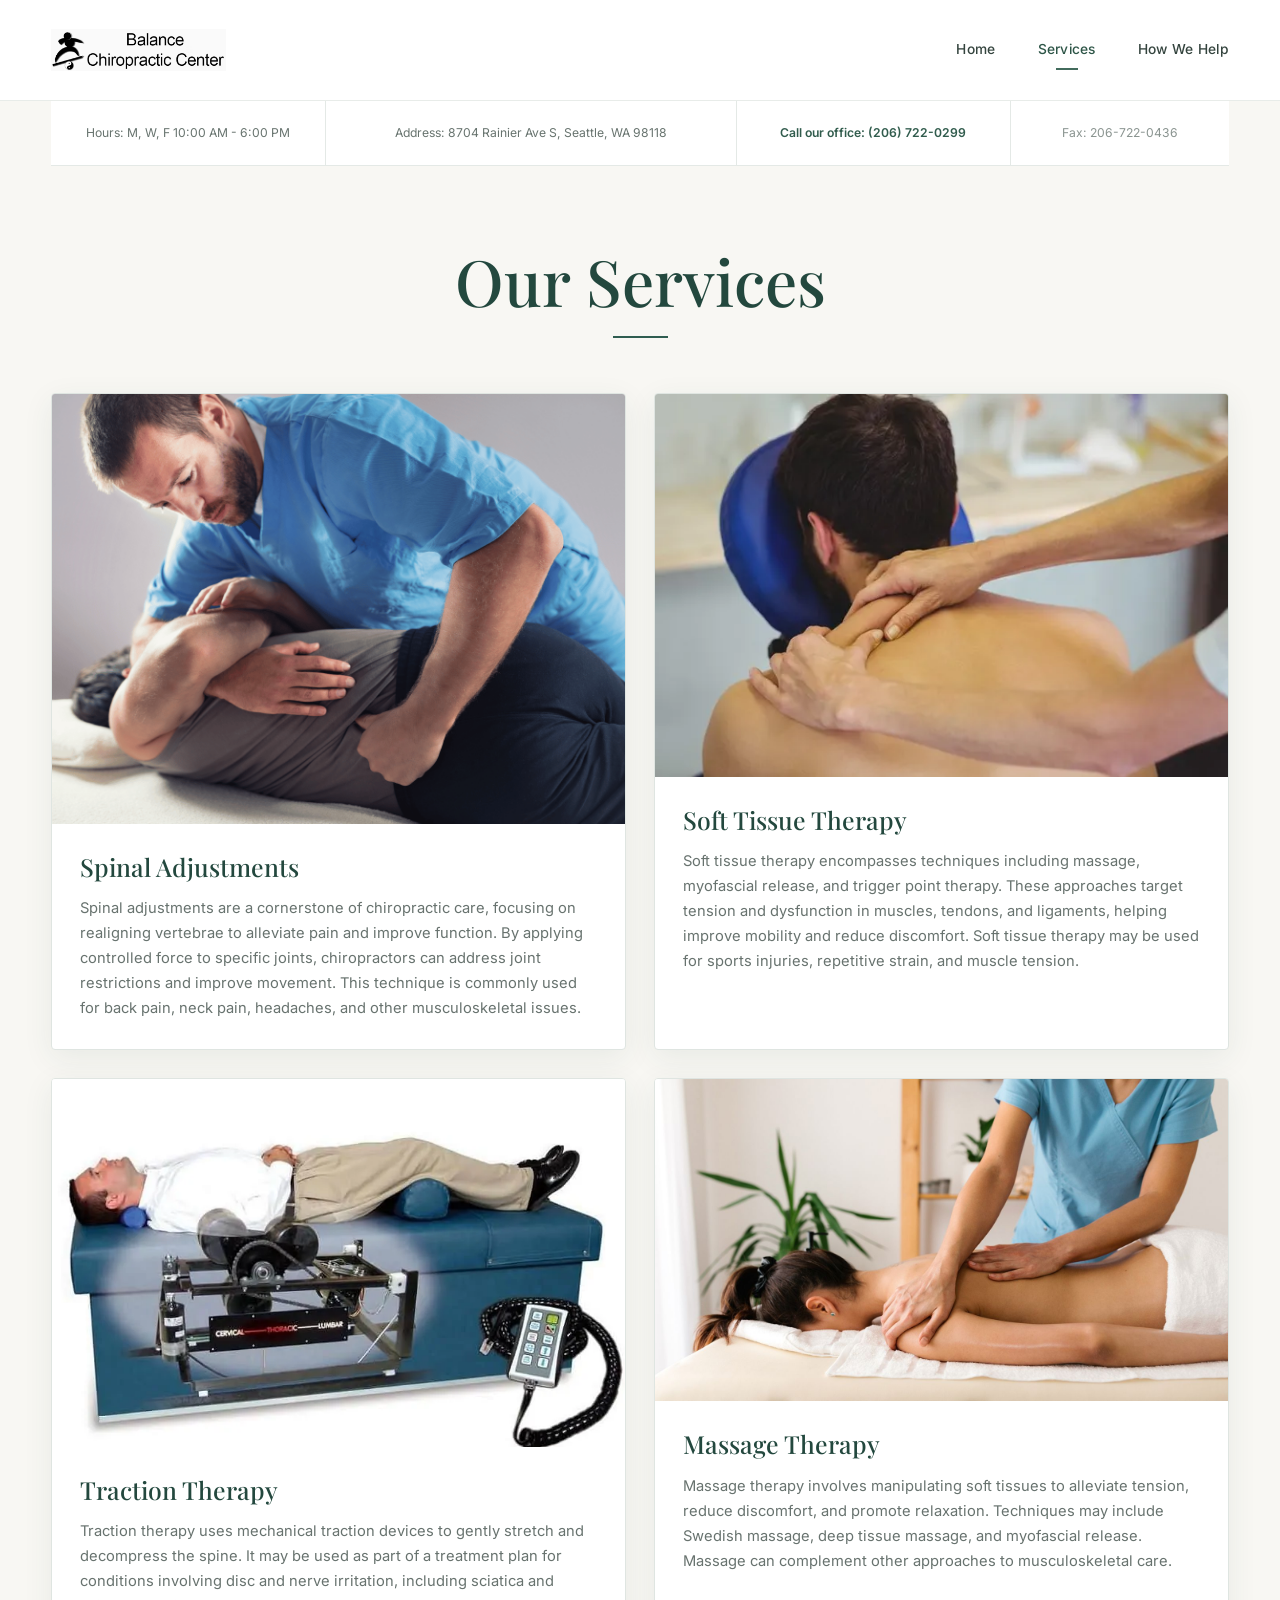
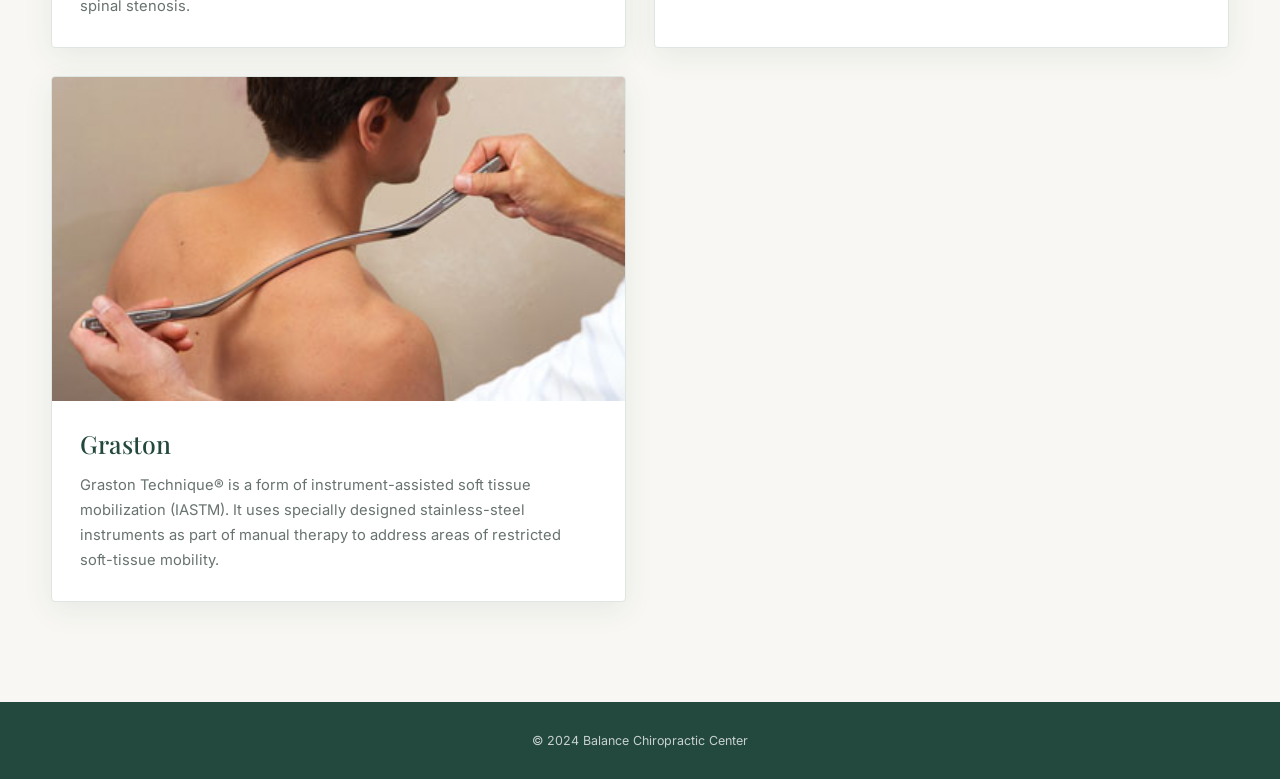
==== commit 66e75bef: "changes to styling" ====
--- a/about.html
+++ b/about.html
@@ -1,125 +1,183 @@
+<!DOCTYPE html>
 <html lang="en">
   <head>
     <meta charset="utf-8">
-    <title>Balance Chiropractic Center</title>
-    <link href="https://fonts.googleapis.com/css2?family=Inter:wght@100..900&amp;display=swap" rel="stylesheet">
-    <link href="https://fonts.googleapis.com/css2?family=Playfair+Display:ital,wght@0,400..900;1,400..900&display=swap" rel="stylesheet">
+    <meta name="viewport" content="width=device-width, initial-scale=1">
+
+    <title>Services | Balance Chiropractic Center</title>
+
+    <link
+      href="https://fonts.googleapis.com/css2?family=Inter:wght@100..900&display=swap"
+      rel="stylesheet"
+    >
+    <link
+      href="https://fonts.googleapis.com/css2?family=Playfair+Display:ital,wght@0,400..900;1,400..900&display=swap"
+      rel="stylesheet"
+    >
+
     <link rel="stylesheet" href="style.css">
-    <script src="index.js"></script>
-
+    <script src="index.js" defer></script>
   </head>
 
   <body>
-    <header class="flex-container">
-      <nav class="flex-container navbar">
-        <div class="flex-container">
-          <a href="index.html">
-            <img class="logo" src="img/logo.avif" alt="logo">
-          </a>
-        </div>
-        <div class="flex-container links">
+    <header>
+      <nav class="navbar">
+        <a href="index.html">
+          <img
+            class="logo"
+            src="img/logo.avif"
+            alt="Balance Chiropractic Center"
+          >
+        </a>
+
+        <div class="links">
           <div class="nav">
-            <a href="index.html" src="">Home</a>
+            <a href="index.html">Home</a>
           </div>
+
           <div class="nav">
-            <a href="about.html" src="sdjskfdj">Services</a>
+            <a href="about.html" aria-current="page">Services</a>
           </div>
+
           <div class="nav">
             <a href="treatment.html">How We Help</a>
           </div>
         </div>
       </nav>
     </header>
+
     <main>
-      <section class="flex-container profile-details">
-        <div class="profile-link">
-          <a>Hours: M,W,F 10:00 AM - 6:00 PM</a>
+      <section class="practice-info" aria-label="Practice information">
+        <div class="profile-item">
+          <span>Hours: M, W, F 10:00 AM - 6:00 PM</span>
         </div>
-        <div class="flex-container profile-link">
-            <a href="https://www.google.com/maps?ll=47.525082,-122.269839&amp;z=17&amp;t=m&amp;hl=en-
-              US&amp;gl=US&amp;mapclient=embed&amp;cid=9637623415479535177" target="_blank">
-              Address: 8704 Rainier Ave S Seattle, WA 98118
-            </a>
+
+        <div class="profile-item">
+          <a
+            href="https://www.google.com/maps?ll=47.525082,-122.269839&z=17&t=m&hl=en-US&gl=US&mapclient=embed&cid=9637623415479535177"
+            target="_blank"
+            rel="noopener noreferrer"
+          >
+            Address: 8704 Rainier Ave S, Seattle, WA 98118
+          </a>
         </div>
-        <div class="flex-container profile-link">
-          <a href="tel:206-722-0299" target="_blank">
+
+        <div class="profile-item">
+          <a href="tel:206-722-0299">
             Call our office: (206) 722-0299
           </a>
         </div>
-        <div class="profile-link">
-          <a href="tel:206-722-0436">Fax: 206-722-0436</a>
+
+        <div class="profile-item">
+          <a href="tel:206-722-0436">
+            Fax: 206-722-0436
+          </a>
         </div>
+
       </section>
-      <section class="flex-container more">
+
+
+      <section class="services-section">
         <h1 class="page-title">Our Services</h1>
-        <div class="flex-container services">
-          <div class="flex-container service-group">
-            <div class="flex-container service-name">
-              <h2>Spinal Adjustments</h2>          
-              <img src="./img/adjustment.png" width="400em">
+
+        <div class="services">
+
+          <article class="service-group">
+            <div class="service-name">
+              <h2>Spinal Adjustments</h2>
+              <img
+                src="./img/adjustment.png"
+                alt="Spinal adjustment therapy"
+              >
             </div>
+
             <p>
-              Spinal adjustments are a cornerstone of chiropractic care, focusing on realigning
-              vertebrae to alleviate pain and improve function. By applying controlled force to specific joints, 
-              chiropractors can correct misalignments, reducing nerve interference and enhancing the body's natural
-              ability to heal. This technique is particularly effective for treating back pain, neck pain, headaches, 
-              and other musculoskeletal issues.
+              Spinal adjustments are a cornerstone of chiropractic care,
+              focusing on realigning vertebrae to alleviate pain and improve
+              function. By applying controlled force to specific joints,
+              chiropractors can address joint restrictions and improve
+              movement. This technique is commonly used for back pain, neck
+              pain, headaches, and other musculoskeletal issues.
             </p>
-          </div>
-          <div class="flex-container service-group">
-            <div class="flex-container service-name">
+          </article>
+
+          <article class="service-group">
+            <div class="service-name">
               <h2>Soft Tissue Therapy</h2>
-              <img src="./img/soft-tissue.webp" width="400em">
+              <img
+                src="./img/soft-tissue.webp"
+                alt="Soft tissue therapy"
+              >
             </div>
+
             <p>
-              Soft tissue therapy encompasses various techniques, including massage, myofascial release, and trigger 
-              point therapy, aimed at addressing tension and dysfunction in muscles, tendons, and ligaments. By targeting
-                areas of restricted movement and promoting circulation, these therapies can enhance flexibility, reduce 
-                inflammation, and accelerate the healing process. Soft tissue therapy is beneficial for treating sports injuries,
-                repetitive strain injuries, and chronic muscle tension.
+              Soft tissue therapy encompasses techniques including massage,
+              myofascial release, and trigger point therapy. These approaches
+              target tension and dysfunction in muscles, tendons, and
+              ligaments, helping improve mobility and reduce discomfort.
+              Soft tissue therapy may be used for sports injuries,
+              repetitive strain, and muscle tension.
             </p>
-          </div>
-          <div class="flex-container service-group">
-            <div class="flex-container service-name">
+          </article>
+
+          <article class="service-group">
+            <div class="service-name">
               <h2>Traction Therapy</h2>
-              <img src="./img/traction.webp" width="400em">
+              <img
+                src="./img/traction.webp"
+                alt="Traction therapy"
+              >
             </div>
+
             <p>
-              Traction therapy involves the use of mechanical traction devices to gently stretch and decompress the spine, relieving pressure on compressed 
-              discs and nerves. By creating space between vertebrae, traction therapy can alleviate symptoms of disc herniation, sciatica, and spinal stenosis.
-              This technique promotes improved spinal alignment, reduced inflammation, and enhanced circulation to the affected area, facilitating the body's 
-              natural healing process and providing relief from pain and discomfort.
+              Traction therapy uses mechanical traction devices to gently
+              stretch and decompress the spine. It may be used as part of a
+              treatment plan for conditions involving disc and nerve
+              irritation, including sciatica and spinal stenosis.
             </p>
-          </div>
-          <div class="flex-container service-group">
-            <div class="flex-container service-name">
+          </article>
+
+          <article class="service-group">
+            <div class="service-name">
               <h2>Massage Therapy</h2>
-              <img src="./img/massage.jpg" width="400em">
+              <img
+                src="./img/massage.jpg"
+                alt="Massage therapy"
+              >
             </div>
+
             <p>
-              Massage therapy is a hands-on technique that involves manipulating soft tissues to alleviate tension, reduce pain, and promote relaxation. 
-              Chiropractors utilize various massage techniques, such as Swedish massage, deep tissue massage, and myofascial release, to target specific 
-              areas of discomfort and dysfunction. Massage therapy can improve blood flow, increase flexibility, and enhance the effectiveness of chiropractic adjustments. 
-              It is beneficial for treating muscle strains, stress-related tension, and chronic pain conditions, contributing to overall physical and mental well-being.
+              Massage therapy involves manipulating soft tissues to alleviate
+              tension, reduce discomfort, and promote relaxation. Techniques
+              may include Swedish massage, deep tissue massage, and myofascial
+              release. Massage can complement other approaches to
+              musculoskeletal care.
             </p>
-          </div>
-          <div class="flex-container service-group">
-            <div class="flex-container service-name">
+          </article>
+
+          <article class="service-group">
+            <div class="service-name">
               <h2>Graston</h2>
-              <img src="./img/graston.jpg" width="400em">
+              <img
+                src="./img/graston.jpg"
+                alt="Graston instrument-assisted therapy"
+              >
             </div>
+
             <p>
-              Graston Technique® is a form of manual therapy known as instrument-assisted soft tissue
-              mobilization (IASTM). It involves using specially designed stainless steel instruments to 
-              detect and treat areas of scar tissue, adhesions, and fascial restrictions in the muscles, 
-              tendons, and ligaments. 
+              Graston Technique® is a form of instrument-assisted soft tissue
+              mobilization (IASTM). It uses specially designed stainless-steel
+              instruments as part of manual therapy to address areas of
+              restricted soft-tissue mobility.
             </p>
-          </div>
+          </article>
+
         </div>
       </section>
     </main>
+
+    <footer>
+      <p>&copy; 2024 Balance Chiropractic Center</p>
+    </footer>
   </body>
-  <footer>
-    <p>&copy 2024 Balance Chiropractic Center</p>
-  </footer>
-</html>+</html>
--- a/style.css
+++ b/style.css
@@ -1,252 +1,1031 @@
+/* =========================
+   Base
+========================= */
+
+:root {
+  --green: #2f5d50;
+  --green-dark: #23483e;
+  --green-light: #eaf1ee;
+  --cream: #f8f7f3;
+  --white: #ffffff;
+  --text: #28322f;
+  --muted: #68736f;
+  --border: #dfe5e1;
+  --shadow: 0 8px 30px rgba(35, 72, 62, 0.08);
+}
+
 * {
   box-sizing: border-box;
+}
+
+html {
+  scroll-behavior: smooth;
+}
+
+body {
+  margin: 0;
+  background: var(--cream);
+  color: var(--text);
   font-family: "Inter", sans-serif;
-}
-
-body {
-  background-color: #fafafa;
-  margin: 0;
+  line-height: 1.7;
+}
+
+a {
+  color: inherit;
+  text-decoration: none;
+}
+
+img {
+  display: block;
+  max-width: 100%;
 }
 
 .flex-container {
-  flex-direction: column;
+  display: flex;
+}
+
+
+/* =========================
+   Header / Navigation
+========================= */
+
+header {
+  width: 100%;
+  background: #ffffff;
+  border-bottom: 1px solid #e8ece9;
+}
+
+.navbar {
+  width: min(1200px, 92%);
+  min-height: 100px;
+  margin: 0 auto;
+
   display: flex;
   align-items: center;
-}
-
-/* navbar section*/
-header {
-  z-index: 999;
-  background-color: #fafafa;
-  width: 100%;
-  height: 8rem;
+  justify-content: space-between;
+}
+
+.navbar > a {
+  display: flex;
+  align-items: center;
+}
+
+.logo {
+  width: 175px;
+  height: auto;
+  display: block;
+}
+
+.links {
+  display: flex;
+  align-items: center;
+  gap: 42px;
+}
+
+.nav {
+  display: flex;
+  align-items: center;
+}
+
+.nav a {
   position: relative;
-  top: 0;
-  left: 0;
-  padding: 1em;
+
+  padding: 10px 0;
+
+  color: #34443e;
+  font-family: "Inter", sans-serif;
+  font-size: 0.86rem;
+  font-weight: 500;
+  letter-spacing: 0.02em;
+
+  transition: color 0.2s ease;
+}
+
+.nav a::after {
+  content: "";
+
+  position: absolute;
+  left: 50%;
+  bottom: 2px;
+
+  width: 0;
+  height: 2px;
+
+  background: #426b5c;
+
+  transform: translateX(-50%);
+  transition: width 0.25s ease;
+}
+
+.nav a:hover {
+  color: #426b5c;
+}
+
+.nav a:hover::after,
+.nav a[aria-current="page"]::after {
+  width: 22px;
+}
+
+.nav a[aria-current="page"] {
+  color: #2d5547;
+}
+
+
+/* =========================
+   Header Responsive
+========================= */
+
+@media (max-width: 700px) {
+
+  .navbar {
+    min-height: auto;
+    padding: 20px 0;
+
+    flex-direction: column;
+    gap: 18px;
+  }
+
+  .logo {
+    width: 155px;
+  }
+
+  .links {
+    gap: 28px;
+  }
+
+  .nav a {
+    font-size: 0.8rem;
+  }
+}
+
+
+@media (max-width: 450px) {
+
+  .navbar {
+    width: 90%;
+  }
+
+  .links {
+    width: 100%;
+    justify-content: center;
+    gap: 20px;
+  }
+
+  .nav a {
+    font-size: 0.75rem;
+  }
+}
+
+/* =========================
+   Practice Information Bar
+========================= */
+
+.practice-info {
+  width: min(1200px, 92%);
+  margin: 0 auto;
+
+  display: grid;
+  grid-template-columns: 1fr 1.5fr 1fr 0.8fr;
+  align-items: center;
+
+  border-bottom: 1px solid #e4e9e6;
+  background: #ffffff;
+}
+
+.profile-item {
+  min-height: 64px;
+
+  display: flex;
   align-items: center;
   justify-content: center;
-}
-
-.navbar {
-  height: 8rem;
-  width: inherit;
-  flex-direction: row;
-  justify-content: space-around;
-  align-items: center;
-}
-
-nav {
-  margin-bottom: -1em;
-}
-
-.nav a {
-  align-self: flex-end;
-  color: #717171;
+
+  padding: 12px 20px;
+
+  color: #68746f;
+  font-size: 0.76rem;
+  line-height: 1.4;
+  text-align: center;
+}
+
+.profile-item + .profile-item {
+  border-left: 1px solid #e4e9e6;
+}
+
+.profile-item a {
+  color: inherit;
   text-decoration: none;
-  font-size: 1.2em;
-}
-
-h1 {
+
+  transition: color 0.2s ease;
+}
+
+.profile-item a:hover {
+  color: #315c4d;
+}
+
+
+/* Phone */
+
+.profile-item:nth-child(3) a {
+  color: #315c4d;
+  font-weight: 600;
+}
+
+.profile-item:nth-child(3) a:hover {
+  color: #23483e;
+}
+
+
+/* Fax */
+
+.profile-item:nth-child(4) {
+  color: #8a9490;
+}
+
+
+/* =========================
+   Practice Info Responsive
+========================= */
+
+@media (max-width: 900px) {
+
+  .practice-info {
+    grid-template-columns: repeat(2, 1fr);
+  }
+
+  .profile-item {
+    min-height: 58px;
+  }
+
+  .profile-item:nth-child(3) {
+    border-left: 0;
+    border-top: 1px solid #e4e9e6;
+  }
+
+  .profile-item:nth-child(4) {
+    border-top: 1px solid #e4e9e6;
+  }
+}
+
+
+@media (max-width: 600px) {
+
+  .practice-info {
+    width: 100%;
+    grid-template-columns: 1fr;
+  }
+
+  .profile-item {
+    min-height: 52px;
+    padding: 10px 15px;
+
+    border-left: 0 !important;
+    border-bottom: 1px solid #e4e9e6;
+  }
+
+  .profile-item:last-child {
+    border-bottom: 0;
+  }
+}
+
+/* =========================
+   Services Section
+========================= */
+
+.more {
+  width: min(1180px, 92%);
+  margin: 0 auto;
+  padding: 80px 0 100px;
+}
+
+.page-title {
+  margin: 0 0 55px;
+  color: var(--green-dark);
+  font-family: "Playfair Display", serif;
+  font-size: clamp(2.5rem, 5vw, 4.2rem);
+  font-weight: 500;
+  line-height: 1.1;
+  text-align: center;
+}
+
+.page-title::after {
+  content: "";
+  display: block;
+  width: 55px;
+  height: 2px;
+  margin: 20px auto 0;
+  background: var(--green);
+}
+
+.services {
+  display: grid;
+  grid-template-columns: repeat(2, minmax(0, 1fr));
+  gap: 28px;
+}
+
+.service-group {
+  flex-direction: column;
+  overflow: hidden;
+  background: var(--white);
+  border: 1px solid var(--border);
+  border-radius: 4px;
+  box-shadow: var(--shadow);
+  transition:
+    transform 0.25s ease,
+    box-shadow 0.25s ease;
+}
+
+.service-group:hover {
+  transform: translateY(-4px);
+  box-shadow: 0 14px 38px rgba(35, 72, 62, 0.12);
+}
+
+.service-name {
+  flex-direction: column;
+}
+
+.service-name h2 {
+  order: 2;
   margin: 0;
-  font-size: 3em;
-  text-wrap: nowrap;
-}
-
-h2 {
-  margin-top: 1em;
-}
-
-.profile-details {
-  background-color: #fafafa;
-  flex-direction: row;
+  padding: 22px 28px 8px;
+  color: var(--green-dark);
+  font-family: "Playfair Display", serif;
+  font-size: 1.55rem;
+  font-weight: 500;
+}
+
+.service-group p {
   margin: 0;
-  box-shadow: 0 1em 1em rgb(0 0 0 / 10%);
-  height: fit-content;
+  padding: 0 28px 28px;
+  color: var(--muted);
+  font-size: 0.92rem;
+}
+
+/* =========================
+   Services Images
+========================= */
+
+.service-name {
+  display: flex;
+  flex-direction: column;
+}
+
+.service-name img {
+  display: block;
+  width: 100%;
+  height: auto;
+  max-width: 100%;
+  object-fit: contain;
+  background: #f3f5f3;
+}
+
+.service-name h2 {
+  order: 2;
+  margin: 0;
+  padding: 22px 28px 8px;
+
+  color: var(--green-dark);
+  font-family: "Playfair Display", serif;
+  font-size: 1.55rem;
+  font-weight: 500;
+}
+
+.service-name img {
+  order: 1;
+}
+
+.services-section {
+  width: min(1180px, 92%);
+  margin: 0 auto;
+  padding: 80px 0 100px;
+}
+
+/* =========================
+   Footer
+========================= */
+
+footer {
+  padding: 28px 20px;
+  background: var(--green-dark);
+  color: rgba(255, 255, 255, 0.75);
+  text-align: center;
+  font-size: 0.78rem;
+}
+
+footer p {
+  margin: 0;
+}
+
+
+/* =========================
+   Responsive
+========================= */
+
+@media (max-width: 800px) {
+  .navbar {
+    min-height: auto;
+    padding: 20px 0;
+    flex-direction: column;
+    gap: 18px;
+  }
+
+  .links {
+    gap: 24px;
+  }
+
+  .profile-details {
+    padding: 14px 0;
+  }
+
+  .profile-link {
+    width: 50%;
+    justify-content: center;
+    padding: 7px 12px;
+  }
+
+  .profile-link:nth-child(3) {
+    border-left: 0;
+  }
+
+  .more {
+    padding: 60px 0 70px;
+  }
+
+  .services {
+    grid-template-columns: 1fr;
+  }
+}
+
+@media (max-width: 520px) {
+  .logo {
+    width: 125px;
+  }
+
+  .links {
+    gap: 18px;
+  }
+
+  .nav a {
+    font-size: 0.8rem;
+  }
+
+  .profile-link {
+    width: 100%;
+    border-left: 0 !important;
+    border-bottom: 1px solid var(--border);
+  }
+
+  .profile-link:last-child {
+    border-bottom: 0;
+  }
+
+  .page-title {
+    margin-bottom: 40px;
+  }
+
+  .service-name h2 {
+    padding: 20px 22px 8px;
+  }
+
+  .service-name img {
+    height: 220px;
+  }
+
+  .service-group p {
+    padding: 0 22px 24px;
+  }
+}
+
+ /* =========================
+    Homepage Slideshow
+ ========================= */
+
+ .hero-slideshow {
+   width: min(1180px, 92%);
+   margin: 40px auto 0;
+ }
+
+ .slideshow-container {
+   position: relative;
+   overflow: hidden;
+   width: 100%;
+   aspect-ratio: 16 / 7;
+   background: var(--green-light);
+   border-radius: 4px;
+   box-shadow: var(--shadow);
+ }
+
+ .mySlides {
+   width: 100%;
+   height: 100%;
+ }
+
+ .mySlides img {
+   width: 100%;
+   height: 100%;
+   object-fit: cover;
+ }
+
+ .hidden {
+   display: none;
+ }
+
+ .numbertext {
+   position: absolute;
+   top: 18px;
+   left: 20px;
+   z-index: 2;
+   padding: 5px 9px;
+   color: rgba(255, 255, 255, 0.9);
+   background: rgba(0, 0, 0, 0.25);
+   border-radius: 3px;
+   font-size: 0.72rem;
+ }
+
+ .prev,
+ .next {
+   position: absolute;
+   top: 50%;
+   z-index: 3;
+   width: 44px;
+   height: 44px;
+   border: 0;
+   border-radius: 50%;
+   color: var(--white);
+   background: rgba(35, 72, 62, 0.72);
+   font-size: 1.2rem;
+   cursor: pointer;
+   transform: translateY(-50%);
+   transition:
+     background 0.2s ease,
+     transform 0.2s ease;
+ }
+
+ .prev {
+   left: 20px;
+ }
+
+ .next {
+   right: 20px;
+ }
+
+ .prev:hover,
+ .next:hover {
+   background: var(--green-dark);
+   transform: translateY(-50%) scale(1.05);
+ }
+
+ .slideshow-dots {
+   display: flex;
+   justify-content: center;
+   align-items: center;
+   gap: 8px;
+   padding: 18px 0 8px;
+ }
+
+ .dot {
+   width: 7px;
+   height: 7px;
+   padding: 0;
+   border: 0;
+   border-radius: 50%;
+   background: #c4cfca;
+   cursor: pointer;
+   transition:
+     background 0.2s ease,
+     transform 0.2s ease;
+ }
+
+ .dot:hover {
+   background: var(--green);
+   transform: scale(1.2);
+ }
+
+ .dot.active {
+   width: 9px;
+   height: 9px;
+   background: var(--green);
+ }
+
+
+ /* =========================
+    Homepage About Section
+ ========================= */
+
+ .about-section {
+   width: min(100%, 1180px);
+   margin: 0 auto;
+   padding: 90px 0;
+ }
+
+ .about-content {
+   max-width: 760px;
+   margin: 0 auto;
+   text-align: center;
+ }
+
+ .section-label {
+   margin-bottom: 15px;
+   color: var(--green);
+   font-size: 0.75rem;
+   font-weight: 700;
+   letter-spacing: 0.16em;
+   text-transform: uppercase;
+ }
+
+ .about-content h1 {
+   margin: 0 0 28px;
+   color: var(--green-dark);
+   font-family: "Playfair Display", serif;
+   font-size: clamp(2.4rem, 5vw, 3.8rem);
+   font-weight: 500;
+   line-height: 1.15;
+ }
+
+ .about-content h1::after {
+   content: "";
+   display: block;
+   width: 50px;
+   height: 2px;
+   margin: 22px auto 0;
+   background: var(--green);
+ }
+
+ .about-content p {
+   margin: 0 auto 18px;
+   color: var(--muted);
+   font-size: 0.95rem;
+ }
+
+ .about-content .about-intro {
+   color: var(--text);
+   font-size: 1.05rem;
+   line-height: 1.8;
+ }
+
+ .section-link {
+   display: inline-flex;
+   align-items: center;
+   gap: 10px;
+   margin-top: 15px;
+   padding: 12px 0;
+   color: var(--green);
+   border-bottom: 1px solid var(--green);
+   font-size: 0.85rem;
+   font-weight: 600;
+   transition:
+     color 0.2s ease,
+     gap 0.2s ease;
+ }
+
+ .section-link:hover {
+   color: var(--green-dark);
+   gap: 15px;
+ }
+
+
+ /* =========================
+    Mission Section
+ ========================= */
+
+ .mission-section {
+   padding: 90px 20px;
+   background: var(--green-light);
+ }
+
+ .mission-content {
+   width: min(780px, 100%);
+   margin: 0 auto;
+   text-align: center;
+ }
+
+ .mission-content h2 {
+   margin: 0 auto 28px;
+   color: var(--green-dark);
+   font-family: "Playfair Display", serif;
+   font-size: clamp(2rem, 4vw, 3rem);
+   font-weight: 500;
+   line-height: 1.25;
+ }
+
+ .mission-content p {
+   max-width: 700px;
+   margin: 0 auto 18px;
+   color: var(--muted);
+   font-size: 0.95rem;
+ }
+
+
+ /* =========================
+    Homepage Responsive
+ ========================= */
+
+ @media (max-width: 800px) {
+   .hero-slideshow {
+     width: 100%;
+     margin-top: 0;
+   }
+
+   .slideshow-container {
+     border-radius: 0;
+     aspect-ratio: 4 / 3;
+   }
+
+   .about-section {
+     width: 92%;
+     padding: 65px 0;
+   }
+
+   .mission-section {
+     padding: 65px 20px;
+   }
+ }
+
+ @media (max-width: 520px) {
+   .slideshow-container {
+     aspect-ratio: 1 / 0.85;
+   }
+
+   .prev,
+   .next {
+     width: 36px;
+     height: 36px;
+     font-size: 1rem;
+   }
+
+   .prev {
+     left: 12px;
+   }
+
+   .next {
+     right: 12px;
+   }
+
+   .numbertext {
+     top: 12px;
+     left: 12px;
+   }
+
+   .about-content h1 {
+     font-size: 2.3rem;
+   }
+
+   .mission-content h2 {
+     font-size: 2rem;
+   }
+ }
+
+
+/* =========================
+   How We Help
+========================= */
+
+.care-intro {
+  width: min(1180px, 92%);
+  margin: 0 auto;
+  padding: 85px 0 80px;
+}
+
+.care-intro-content {
+  max-width: 800px;
+  margin: 0 auto;
+  text-align: center;
+}
+
+.care-intro h1 {
+  margin: 0 0 30px;
+  color: var(--green-dark);
+  font-family: "Playfair Display", serif;
+  font-size: clamp(2.5rem, 5vw, 4rem);
+  font-weight: 500;
+  line-height: 1.15;
+}
+
+.care-intro h1::after {
+  content: "";
+  display: block;
+  width: 50px;
+  height: 2px;
+  margin: 22px auto 0;
+  background: var(--green);
+}
+
+.care-intro p {
+  margin: 0 auto 18px;
+  color: var(--muted);
+  font-size: 0.98rem;
+}
+
+
+/* =========================
+   Doctor / Approach
+========================= */
+
+.doctor-section {
+  display: grid;
+  grid-template-columns: 1fr 1fr;
+  width: min(1180px, 92%);
+  margin: 0 auto 90px;
+  background: var(--white);
+  border: 1px solid var(--border);
+  box-shadow: var(--shadow);
+}
+
+.doctor-image {
+  min-height: 500px;
+}
+
+.doctor-image img {
+  width: 100%;
+  height: 100%;
+  min-height: 500px;
+  object-fit: cover;
+}
+
+.doctor-content {
+  display: flex;
+  flex-direction: column;
   justify-content: center;
-}
-
-.profile-details .profile-link {
-  padding: 1.5em;
-  box-shadow: 0px 1px 0px rgb(0 0 0 / 20%);
-}
-
-.profile-link a {
-  text-decoration: underline;
-  color: black;
-}
-
-.more {
-  margin-top: 2em;
-  padding: 2em;
-  background-color: rgb(214, 224, 234);
-}
-
-.logo {
-  margin-top: .5em;
-  margin-bottom: 1em;
-  height: 5em;
-}
-
-.extra {
-  padding: 2em;
-  background-color: aliceblue;
-}
-
-.about {
-  flex-direction: column;
-  width: 50em;
-  align-self: center;
-}
-
-.services {
-  flex-direction: row;
-  flex-wrap: wrap;
-  width: 60em;
-}
-
-.services h2 {
-  font-size: 2em;
-}
-
-.services h2, .services p{
-  margin-bottom: 0;
-}
-
-.service-group {
-  flex-direction: row;
-  padding: 1em;
-}
-
-.service-name {
-  margin: 2em;
-}
-
-.service-name h2 {
-  margin: 1em;
-}
-
-p {
-  font-size: 1.3em;
-  line-height: 1.5em;
-}
-
-li {
-  font-size: 1.2em;
-}
-
-.links {
-  flex-direction: row;
-  width: 31.25em;
-  justify-content: space-around;
-}
-
-/* Slideshow container */
-.slideshow-container {
-  max-width: 63em;
-  height: 22em;
-  position: relative;
-  margin: auto;
-  margin-top: 1em;
-  margin-bottom: 3em;
-}
-
-
-.mySlides img {
-  object-fit: cover;
-  height: 25em;
-}
-
-
-/* Next & previous buttons */
-.prev, .next {
-  cursor: pointer;
-  position: absolute;
-  top: 50%;
-  width: auto;
-  margin-top: -22px;
-  padding: 16px;
-  color: white;
-  font-weight: bold;
-  font-size: 18px;
-  transition: 0.6s ease;
-  border-radius: 0 3px 3px 0;
-  user-select: none;
-}
-
-/* Position the "next button" to the right */
-.next {
-  right: 0;
-  border-radius: 3px 0 0 3px;
-}
-
-/* On hover, add a black background color with a little bit see-through */
-.prev:hover, .next:hover {
-  background-color: rgba(0,0,0,0.8);
-}
-
-/* Caption text */
-.text {
-  color: #f2f2f2;
-  font-size: 15px;
-  padding: 8px 12px;
-  position: absolute;
-  bottom: 8px;
-  width: 100%;
+  padding: 60px;
+}
+
+.doctor-content h2 {
+  margin: 0 0 25px;
+  color: var(--green-dark);
+  font-family: "Playfair Display", serif;
+  font-size: clamp(2rem, 4vw, 3rem);
+  font-weight: 500;
+  line-height: 1.2;
+}
+
+.doctor-content p {
+  margin: 0 0 18px;
+  color: var(--muted);
+  font-size: 0.93rem;
+}
+
+
+/* =========================
+   Areas We Help With
+========================= */
+
+.benefits-section {
+  padding: 90px 20px;
+  background: var(--green-light);
+}
+
+.benefits-heading {
+  width: min(760px, 100%);
+  margin: 0 auto 50px;
   text-align: center;
 }
 
-/* Number text (1/3 etc) */
-.numbertext {
-  color: #f2f2f2;
-  font-size: 12px;
-  padding: 8px 12px;
-  position: absolute;
-  top: 0;
-}
-
-/* The dots/bullets/indicators */
-.dot {
-  cursor: pointer;
-  height: 15px;
-  width: 15px;
-  margin: 0 2px;
-  background-color: #bbb;
-  border-radius: 50%;
-  display: inline-block;
-  transition: background-color 0.6s ease;
-}
-
-.active, .dot:hover {
-  background-color: #717171;
-}
-
-.hidden {
-  display: none;
-}
-/* Fading animation */
-.fade {
-  animation-name: fade;
-  animation-duration: 1.5s;
-}
-
-@keyframes fade {
-  from {opacity: .4}
-  to {opacity: 1}
-}
-
-.page-title {
-  margin-top: 1em;
-}
-
-
-
-footer {
-  height: 3em;
-}
-
-footer p {
-  margin: 1em;
-  font-size: 1em;
-}
-
+.benefits-heading h2 {
+  margin: 0 0 20px;
+  color: var(--green-dark);
+  font-family: "Playfair Display", serif;
+  font-size: clamp(2rem, 4vw, 3rem);
+  font-weight: 500;
+  line-height: 1.2;
+}
+
+.benefits-heading p {
+  margin: 0;
+  color: var(--muted);
+  font-size: 0.93rem;
+}
+
+.benefits-grid {
+  display: grid;
+  grid-template-columns: repeat(3, 1fr);
+  gap: 20px;
+  width: min(1180px, 100%);
+  margin: 0 auto;
+}
+
+.benefit-card {
+  padding: 30px;
+  background: var(--white);
+  border: 1px solid var(--border);
+  transition:
+    transform 0.2s ease,
+    box-shadow 0.2s ease;
+}
+
+.benefit-card:hover {
+  transform: translateY(-3px);
+  box-shadow: var(--shadow);
+}
+
+.benefit-card span {
+  color: var(--green);
+  font-size: 0.7rem;
+  font-weight: 700;
+  letter-spacing: 0.12em;
+}
+
+.benefit-card h3 {
+  margin: 12px 0 8px;
+  color: var(--green-dark);
+  font-family: "Playfair Display", serif;
+  font-size: 1.4rem;
+  font-weight: 500;
+}
+
+.benefit-card p {
+  margin: 0;
+  color: var(--muted);
+  font-size: 0.85rem;
+  line-height: 1.65;
+}
+
+/* =========================
+   Closing Section
+========================= */
+
+.care-closing {
+  padding: 90px 20px;
+  background: var(--cream);
+}
+
+.care-closing-content {
+  width: min(700px, 100%);
+  margin: 0 auto;
+  text-align: center;
+}
+
+.care-closing h2 {
+  margin: 0 0 20px;
+  color: var(--green-dark);
+  font-family: "Playfair Display", serif;
+  font-size: clamp(2.2rem, 4vw, 3.2rem);
+  font-weight: 500;
+}
+
+.care-closing p {
+  margin: 0 auto 20px;
+  color: var(--muted);
+  font-size: 0.95rem;
+}
+
+
+/* =========================
+   Responsive
+========================= */
+
+@media (max-width: 850px) {
+
+  .doctor-section {
+    grid-template-columns: 1fr;
+  }
+
+  .doctor-image,
+  .doctor-image img {
+    min-height: 400px;
+  }
+
+  .doctor-content {
+    padding: 45px;
+  }
+
+  .benefits-grid {
+    grid-template-columns: repeat(2, 1fr);
+  }
+}
+
+
+@media (max-width: 600px) {
+
+  .care-intro {
+    padding: 60px 0;
+  }
+
+  .doctor-section {
+    width: 92%;
+    margin-bottom: 60px;
+  }
+
+  .doctor-image,
+  .doctor-image img {
+    min-height: 320px;
+  }
+
+  .doctor-content {
+    padding: 35px 25px;
+  }
+
+  .benefits-section {
+    padding: 65px 20px;
+  }
+
+  .benefits-grid {
+    grid-template-columns: 1fr;
+  }
+
+  .benefit-card {
+    padding: 25px;
+  }
+
+  .care-closing {
+    padding: 65px 20px;
+  }
+}
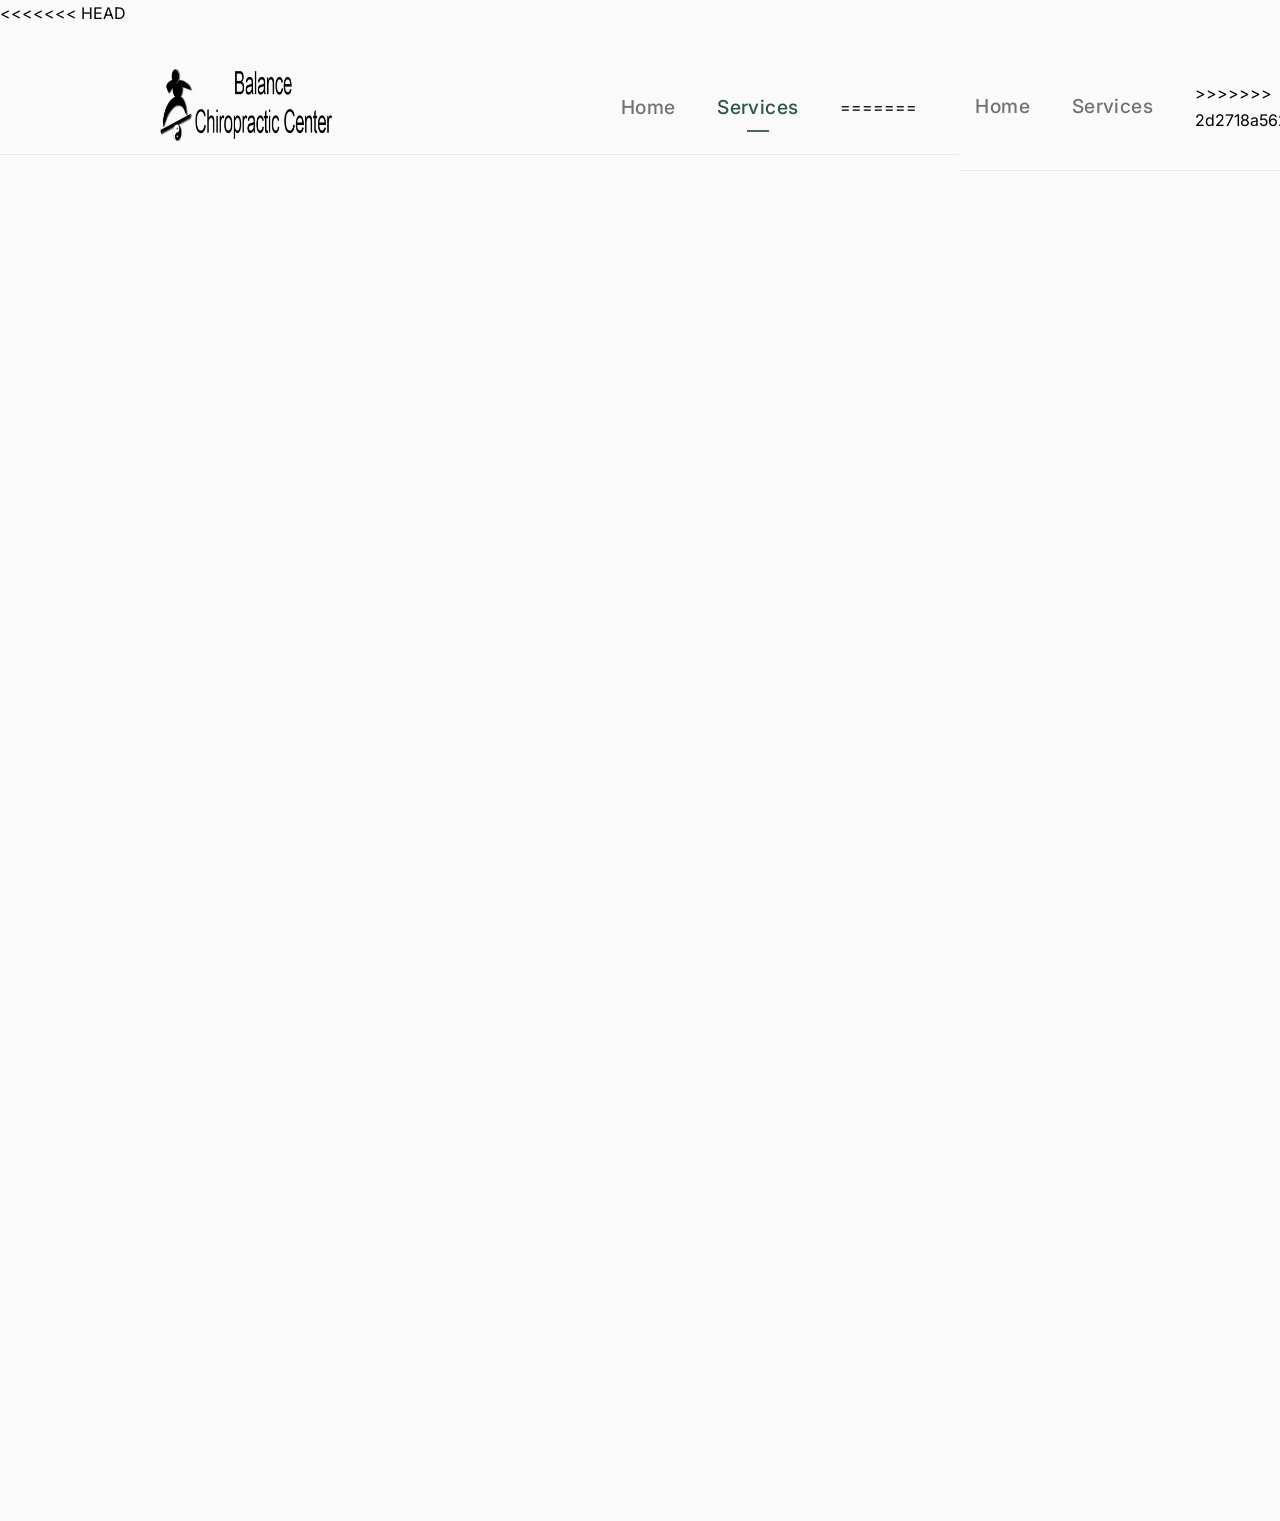
==== commit fb75924e: "Merge remote changes" ====
--- a/about.html
+++ b/about.html
@@ -1,3 +1,4 @@
+<<<<<<< HEAD
 <!DOCTYPE html>
 <html lang="en">
   <head>
@@ -39,12 +40,41 @@
             <a href="about.html" aria-current="page">Services</a>
           </div>
 
+=======
+<html lang="en">
+  <head>
+    <meta charset="utf-8">
+    <title>Balance Chiropractic Center</title>
+    <link href="https://fonts.googleapis.com/css2?family=Inter:wght@100..900&amp;display=swap" rel="stylesheet">
+    <link href="https://fonts.googleapis.com/css2?family=Playfair+Display:ital,wght@0,400..900;1,400..900&display=swap" rel="stylesheet">
+    <link rel="stylesheet" href="style.css">
+    <script src="index.js"></script>
+
+  </head>
+
+  <body>
+    <header class="flex-container">
+      <nav class="flex-container navbar">
+        <div class="flex-container">
+          <a href="index.html">
+            <img class="logo" src="img/logo.avif" alt="logo">
+          </a>
+        </div>
+        <div class="flex-container links">
+          <div class="nav">
+            <a href="index.html" src="">Home</a>
+          </div>
+          <div class="nav">
+            <a href="about.html" src="sdjskfdj">Services</a>
+          </div>
+>>>>>>> 2d2718a562059fbb68cf3b0734a9e11fc6a38f46
           <div class="nav">
             <a href="treatment.html">How We Help</a>
           </div>
         </div>
       </nav>
     </header>
+<<<<<<< HEAD
 
     <main>
       <section class="practice-info" aria-label="Practice information">
@@ -181,3 +211,98 @@
     </footer>
   </body>
 </html>
+=======
+    <main>
+      <section class="flex-container profile-details">
+        <div class="profile-link">
+          <a>Hours: M,W,F 10:00 AM - 6:00 PM</a>
+        </div>
+        <div class="flex-container profile-link">
+            <a href="https://www.google.com/maps?ll=47.525082,-122.269839&amp;z=17&amp;t=m&amp;hl=en-
+              US&amp;gl=US&amp;mapclient=embed&amp;cid=9637623415479535177" target="_blank">
+              Address: 8704 Rainier Ave S Seattle, WA 98118
+            </a>
+        </div>
+        <div class="flex-container profile-link">
+          <a href="tel:206-722-0299" target="_blank">
+            Call our office: (206) 722-0299
+          </a>
+        </div>
+        <div class="profile-link">
+          <a href="tel:206-722-0436">Fax: 206-722-0436</a>
+        </div>
+      </section>
+      <section class="flex-container more">
+        <h1 class="page-title">Our Services</h1>
+        <div class="flex-container services">
+          <div class="flex-container service-group">
+            <div class="flex-container service-name">
+              <h2>Spinal Adjustments</h2>          
+              <img src="./img/adjustment.png" width="400em">
+            </div>
+            <p>
+              Spinal adjustments are a cornerstone of chiropractic care, focusing on realigning
+              vertebrae to alleviate pain and improve function. By applying controlled force to specific joints, 
+              chiropractors can correct misalignments, reducing nerve interference and enhancing the body's natural
+              ability to heal. This technique is particularly effective for treating back pain, neck pain, headaches, 
+              and other musculoskeletal issues.
+            </p>
+          </div>
+          <div class="flex-container service-group">
+            <div class="flex-container service-name">
+              <h2>Soft Tissue Therapy</h2>
+              <img src="./img/soft-tissue.webp" width="400em">
+            </div>
+            <p>
+              Soft tissue therapy encompasses various techniques, including massage, myofascial release, and trigger 
+              point therapy, aimed at addressing tension and dysfunction in muscles, tendons, and ligaments. By targeting
+                areas of restricted movement and promoting circulation, these therapies can enhance flexibility, reduce 
+                inflammation, and accelerate the healing process. Soft tissue therapy is beneficial for treating sports injuries,
+                repetitive strain injuries, and chronic muscle tension.
+            </p>
+          </div>
+          <div class="flex-container service-group">
+            <div class="flex-container service-name">
+              <h2>Traction Therapy</h2>
+              <img src="./img/traction.webp" width="400em">
+            </div>
+            <p>
+              Traction therapy involves the use of mechanical traction devices to gently stretch and decompress the spine, relieving pressure on compressed 
+              discs and nerves. By creating space between vertebrae, traction therapy can alleviate symptoms of disc herniation, sciatica, and spinal stenosis.
+              This technique promotes improved spinal alignment, reduced inflammation, and enhanced circulation to the affected area, facilitating the body's 
+              natural healing process and providing relief from pain and discomfort.
+            </p>
+          </div>
+          <div class="flex-container service-group">
+            <div class="flex-container service-name">
+              <h2>Massage Therapy</h2>
+              <img src="./img/massage.jpg" width="400em">
+            </div>
+            <p>
+              Massage therapy is a hands-on technique that involves manipulating soft tissues to alleviate tension, reduce pain, and promote relaxation. 
+              Chiropractors utilize various massage techniques, such as Swedish massage, deep tissue massage, and myofascial release, to target specific 
+              areas of discomfort and dysfunction. Massage therapy can improve blood flow, increase flexibility, and enhance the effectiveness of chiropractic adjustments. 
+              It is beneficial for treating muscle strains, stress-related tension, and chronic pain conditions, contributing to overall physical and mental well-being.
+            </p>
+          </div>
+          <div class="flex-container service-group">
+            <div class="flex-container service-name">
+              <h2>Graston</h2>
+              <img src="./img/graston.jpg" width="400em">
+            </div>
+            <p>
+              Graston Technique® is a form of manual therapy known as instrument-assisted soft tissue
+              mobilization (IASTM). It involves using specially designed stainless steel instruments to 
+              detect and treat areas of scar tissue, adhesions, and fascial restrictions in the muscles, 
+              tendons, and ligaments. 
+            </p>
+          </div>
+        </div>
+      </section>
+    </main>
+  </body>
+  <footer>
+    <p>&copy 2024 Balance Chiropractic Center</p>
+  </footer>
+</html>
+>>>>>>> 2d2718a562059fbb68cf3b0734a9e11fc6a38f46
--- a/style.css
+++ b/style.css
@@ -1,3 +1,4 @@
+<<<<<<< HEAD
 /* =========================
    Base
 ========================= */
@@ -1029,3 +1030,257 @@
     padding: 65px 20px;
   }
 }
+=======
+* {
+  box-sizing: border-box;
+  font-family: "Inter", sans-serif;
+}
+
+body {
+  background-color: #fafafa;
+  margin: 0;
+}
+
+.flex-container {
+  flex-direction: column;
+  display: flex;
+  align-items: center;
+}
+
+/* navbar section*/
+header {
+  z-index: 999;
+  background-color: #fafafa;
+  width: 100%;
+  height: 8rem;
+  position: relative;
+  top: 0;
+  left: 0;
+  padding: 1em;
+  align-items: center;
+  justify-content: center;
+}
+
+.navbar {
+  height: 8rem;
+  width: inherit;
+  flex-direction: row;
+  justify-content: space-around;
+  align-items: center;
+}
+
+nav {
+  margin-bottom: -1em;
+}
+
+.nav a {
+  align-self: flex-end;
+  color: #717171;
+  text-decoration: none;
+  font-size: 1.2em;
+}
+
+h1 {
+  margin: 0;
+  font-size: 3em;
+  text-wrap: nowrap;
+}
+
+h2 {
+  margin-top: 1em;
+}
+
+.profile-details {
+  background-color: #fafafa;
+  flex-direction: row;
+  margin: 0;
+  box-shadow: 0 1em 1em rgb(0 0 0 / 10%);
+  height: fit-content;
+  justify-content: center;
+}
+
+.profile-details .profile-link {
+  padding: 1.5em;
+  box-shadow: 0px 1px 0px rgb(0 0 0 / 20%);
+}
+
+.profile-link a {
+  text-decoration: underline;
+  color: black;
+}
+
+.more {
+  margin-top: 2em;
+  padding: 2em;
+  background-color: rgb(214, 224, 234);
+}
+
+.logo {
+  margin-top: .5em;
+  margin-bottom: 1em;
+  height: 5em;
+}
+
+.extra {
+  padding: 2em;
+  background-color: aliceblue;
+}
+
+.about {
+  flex-direction: column;
+  width: 50em;
+  align-self: center;
+}
+
+.services {
+  flex-direction: row;
+  flex-wrap: wrap;
+  width: 60em;
+}
+
+.services h2 {
+  font-size: 2em;
+}
+
+.services h2, .services p{
+  margin-bottom: 0;
+}
+
+.service-group {
+  flex-direction: row;
+  padding: 1em;
+}
+
+.service-name {
+  margin: 2em;
+}
+
+.service-name h2 {
+  margin: 1em;
+}
+
+p {
+  font-size: 1.3em;
+  line-height: 1.5em;
+}
+
+li {
+  font-size: 1.2em;
+}
+
+.links {
+  flex-direction: row;
+  width: 31.25em;
+  justify-content: space-around;
+}
+
+/* Slideshow container */
+.slideshow-container {
+  max-width: 63em;
+  height: 22em;
+  position: relative;
+  margin: auto;
+  margin-top: 1em;
+  margin-bottom: 3em;
+}
+
+
+.mySlides img {
+  object-fit: cover;
+  height: 25em;
+}
+
+
+/* Next & previous buttons */
+.prev, .next {
+  cursor: pointer;
+  position: absolute;
+  top: 50%;
+  width: auto;
+  margin-top: -22px;
+  padding: 16px;
+  color: white;
+  font-weight: bold;
+  font-size: 18px;
+  transition: 0.6s ease;
+  border-radius: 0 3px 3px 0;
+  user-select: none;
+}
+
+/* Position the "next button" to the right */
+.next {
+  right: 0;
+  border-radius: 3px 0 0 3px;
+}
+
+/* On hover, add a black background color with a little bit see-through */
+.prev:hover, .next:hover {
+  background-color: rgba(0,0,0,0.8);
+}
+
+/* Caption text */
+.text {
+  color: #f2f2f2;
+  font-size: 15px;
+  padding: 8px 12px;
+  position: absolute;
+  bottom: 8px;
+  width: 100%;
+  text-align: center;
+}
+
+/* Number text (1/3 etc) */
+.numbertext {
+  color: #f2f2f2;
+  font-size: 12px;
+  padding: 8px 12px;
+  position: absolute;
+  top: 0;
+}
+
+/* The dots/bullets/indicators */
+.dot {
+  cursor: pointer;
+  height: 15px;
+  width: 15px;
+  margin: 0 2px;
+  background-color: #bbb;
+  border-radius: 50%;
+  display: inline-block;
+  transition: background-color 0.6s ease;
+}
+
+.active, .dot:hover {
+  background-color: #717171;
+}
+
+.hidden {
+  display: none;
+}
+/* Fading animation */
+.fade {
+  animation-name: fade;
+  animation-duration: 1.5s;
+}
+
+@keyframes fade {
+  from {opacity: .4}
+  to {opacity: 1}
+}
+
+.page-title {
+  margin-top: 1em;
+}
+
+
+
+footer {
+  height: 3em;
+}
+
+footer p {
+  margin: 1em;
+  font-size: 1em;
+}
+
+>>>>>>> 2d2718a562059fbb68cf3b0734a9e11fc6a38f46
--- a/style.css
+++ b/style.css
@@ -1,3 +1,4 @@
+<<<<<<< HEAD
 /* =========================
    Base
 ========================= */
@@ -1029,3 +1030,257 @@
     padding: 65px 20px;
   }
 }
+=======
+* {
+  box-sizing: border-box;
+  font-family: "Inter", sans-serif;
+}
+
+body {
+  background-color: #fafafa;
+  margin: 0;
+}
+
+.flex-container {
+  flex-direction: column;
+  display: flex;
+  align-items: center;
+}
+
+/* navbar section*/
+header {
+  z-index: 999;
+  background-color: #fafafa;
+  width: 100%;
+  height: 8rem;
+  position: relative;
+  top: 0;
+  left: 0;
+  padding: 1em;
+  align-items: center;
+  justify-content: center;
+}
+
+.navbar {
+  height: 8rem;
+  width: inherit;
+  flex-direction: row;
+  justify-content: space-around;
+  align-items: center;
+}
+
+nav {
+  margin-bottom: -1em;
+}
+
+.nav a {
+  align-self: flex-end;
+  color: #717171;
+  text-decoration: none;
+  font-size: 1.2em;
+}
+
+h1 {
+  margin: 0;
+  font-size: 3em;
+  text-wrap: nowrap;
+}
+
+h2 {
+  margin-top: 1em;
+}
+
+.profile-details {
+  background-color: #fafafa;
+  flex-direction: row;
+  margin: 0;
+  box-shadow: 0 1em 1em rgb(0 0 0 / 10%);
+  height: fit-content;
+  justify-content: center;
+}
+
+.profile-details .profile-link {
+  padding: 1.5em;
+  box-shadow: 0px 1px 0px rgb(0 0 0 / 20%);
+}
+
+.profile-link a {
+  text-decoration: underline;
+  color: black;
+}
+
+.more {
+  margin-top: 2em;
+  padding: 2em;
+  background-color: rgb(214, 224, 234);
+}
+
+.logo {
+  margin-top: .5em;
+  margin-bottom: 1em;
+  height: 5em;
+}
+
+.extra {
+  padding: 2em;
+  background-color: aliceblue;
+}
+
+.about {
+  flex-direction: column;
+  width: 50em;
+  align-self: center;
+}
+
+.services {
+  flex-direction: row;
+  flex-wrap: wrap;
+  width: 60em;
+}
+
+.services h2 {
+  font-size: 2em;
+}
+
+.services h2, .services p{
+  margin-bottom: 0;
+}
+
+.service-group {
+  flex-direction: row;
+  padding: 1em;
+}
+
+.service-name {
+  margin: 2em;
+}
+
+.service-name h2 {
+  margin: 1em;
+}
+
+p {
+  font-size: 1.3em;
+  line-height: 1.5em;
+}
+
+li {
+  font-size: 1.2em;
+}
+
+.links {
+  flex-direction: row;
+  width: 31.25em;
+  justify-content: space-around;
+}
+
+/* Slideshow container */
+.slideshow-container {
+  max-width: 63em;
+  height: 22em;
+  position: relative;
+  margin: auto;
+  margin-top: 1em;
+  margin-bottom: 3em;
+}
+
+
+.mySlides img {
+  object-fit: cover;
+  height: 25em;
+}
+
+
+/* Next & previous buttons */
+.prev, .next {
+  cursor: pointer;
+  position: absolute;
+  top: 50%;
+  width: auto;
+  margin-top: -22px;
+  padding: 16px;
+  color: white;
+  font-weight: bold;
+  font-size: 18px;
+  transition: 0.6s ease;
+  border-radius: 0 3px 3px 0;
+  user-select: none;
+}
+
+/* Position the "next button" to the right */
+.next {
+  right: 0;
+  border-radius: 3px 0 0 3px;
+}
+
+/* On hover, add a black background color with a little bit see-through */
+.prev:hover, .next:hover {
+  background-color: rgba(0,0,0,0.8);
+}
+
+/* Caption text */
+.text {
+  color: #f2f2f2;
+  font-size: 15px;
+  padding: 8px 12px;
+  position: absolute;
+  bottom: 8px;
+  width: 100%;
+  text-align: center;
+}
+
+/* Number text (1/3 etc) */
+.numbertext {
+  color: #f2f2f2;
+  font-size: 12px;
+  padding: 8px 12px;
+  position: absolute;
+  top: 0;
+}
+
+/* The dots/bullets/indicators */
+.dot {
+  cursor: pointer;
+  height: 15px;
+  width: 15px;
+  margin: 0 2px;
+  background-color: #bbb;
+  border-radius: 50%;
+  display: inline-block;
+  transition: background-color 0.6s ease;
+}
+
+.active, .dot:hover {
+  background-color: #717171;
+}
+
+.hidden {
+  display: none;
+}
+/* Fading animation */
+.fade {
+  animation-name: fade;
+  animation-duration: 1.5s;
+}
+
+@keyframes fade {
+  from {opacity: .4}
+  to {opacity: 1}
+}
+
+.page-title {
+  margin-top: 1em;
+}
+
+
+
+footer {
+  height: 3em;
+}
+
+footer p {
+  margin: 1em;
+  font-size: 1em;
+}
+
+>>>>>>> 2d2718a562059fbb68cf3b0734a9e11fc6a38f46
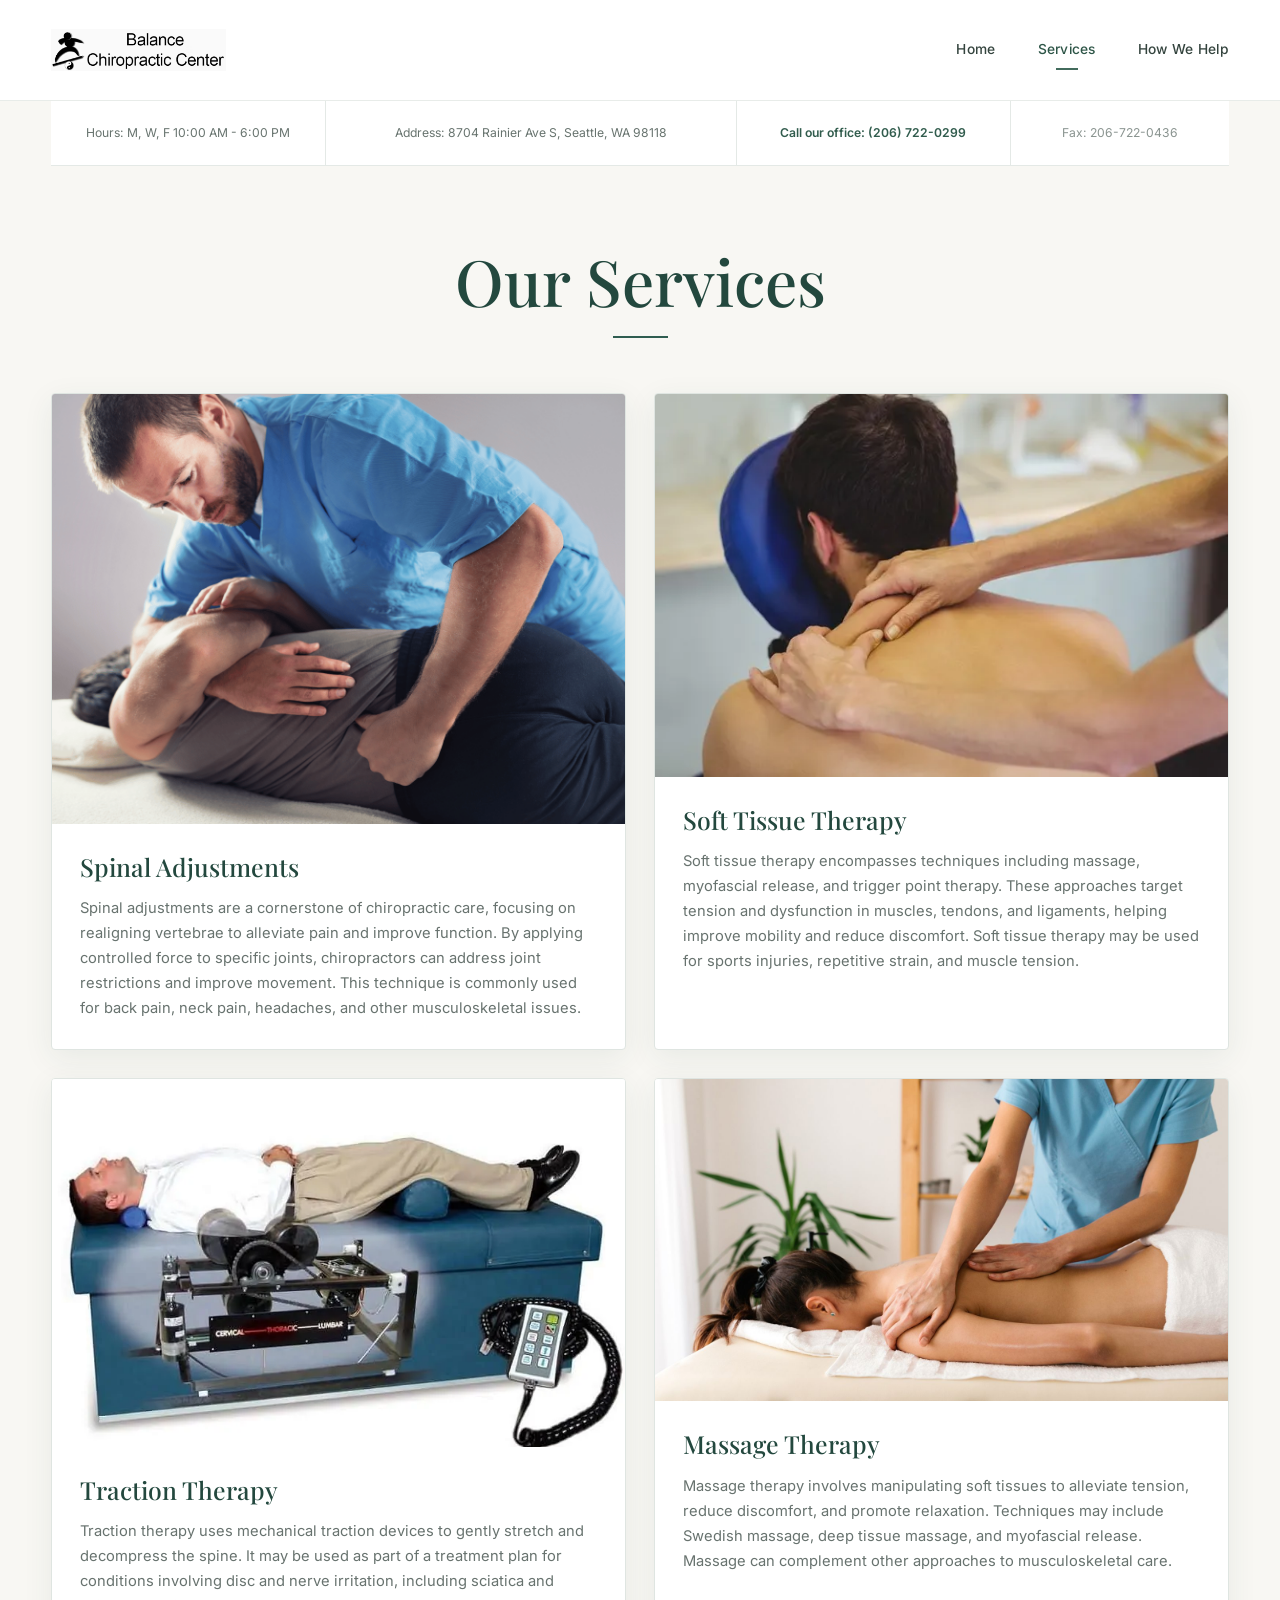
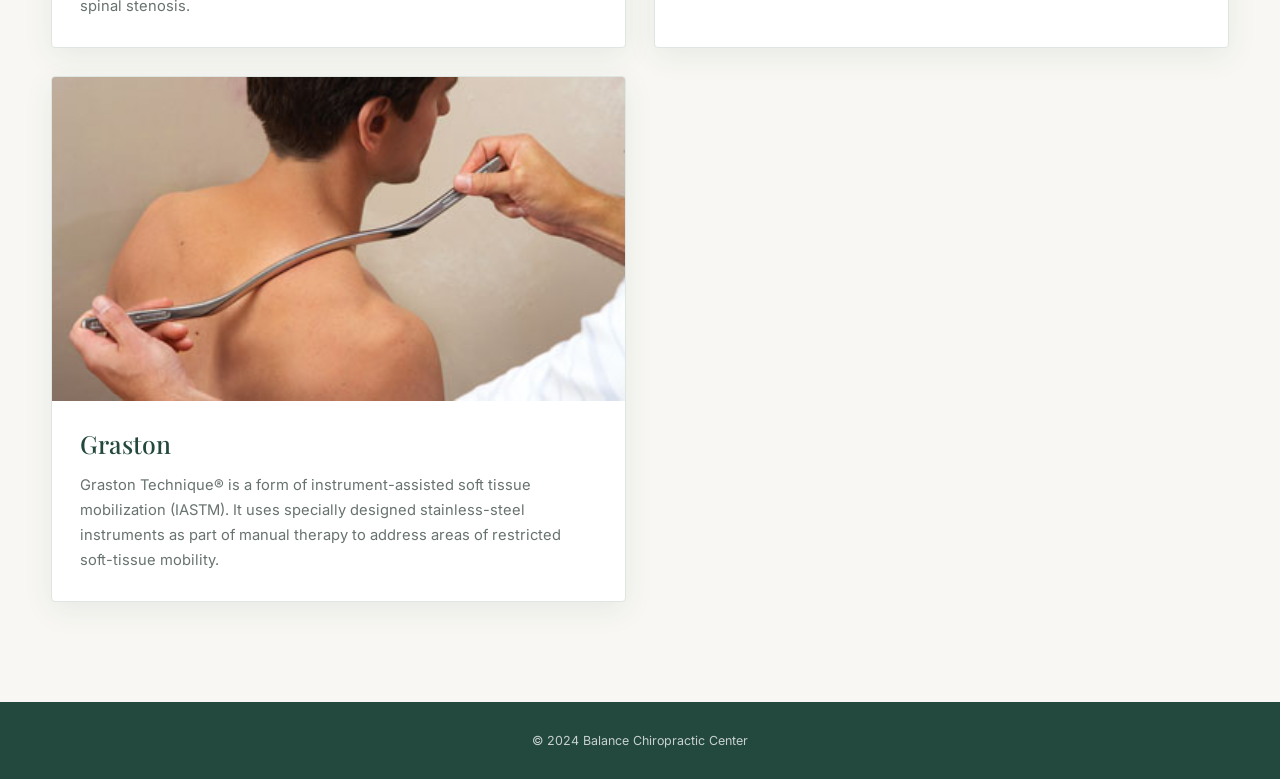
==== commit 0a749c06: "new fixes" ====
--- a/about.html
+++ b/about.html
@@ -1,4 +1,3 @@
-<<<<<<< HEAD
 <!DOCTYPE html>
 <html lang="en">
   <head>
@@ -40,41 +39,12 @@
             <a href="about.html" aria-current="page">Services</a>
           </div>
 
-=======
-<html lang="en">
-  <head>
-    <meta charset="utf-8">
-    <title>Balance Chiropractic Center</title>
-    <link href="https://fonts.googleapis.com/css2?family=Inter:wght@100..900&amp;display=swap" rel="stylesheet">
-    <link href="https://fonts.googleapis.com/css2?family=Playfair+Display:ital,wght@0,400..900;1,400..900&display=swap" rel="stylesheet">
-    <link rel="stylesheet" href="style.css">
-    <script src="index.js"></script>
-
-  </head>
-
-  <body>
-    <header class="flex-container">
-      <nav class="flex-container navbar">
-        <div class="flex-container">
-          <a href="index.html">
-            <img class="logo" src="img/logo.avif" alt="logo">
-          </a>
-        </div>
-        <div class="flex-container links">
-          <div class="nav">
-            <a href="index.html" src="">Home</a>
-          </div>
-          <div class="nav">
-            <a href="about.html" src="sdjskfdj">Services</a>
-          </div>
->>>>>>> 2d2718a562059fbb68cf3b0734a9e11fc6a38f46
           <div class="nav">
             <a href="treatment.html">How We Help</a>
           </div>
         </div>
       </nav>
     </header>
-<<<<<<< HEAD
 
     <main>
       <section class="practice-info" aria-label="Practice information">
@@ -211,98 +181,3 @@
     </footer>
   </body>
 </html>
-=======
-    <main>
-      <section class="flex-container profile-details">
-        <div class="profile-link">
-          <a>Hours: M,W,F 10:00 AM - 6:00 PM</a>
-        </div>
-        <div class="flex-container profile-link">
-            <a href="https://www.google.com/maps?ll=47.525082,-122.269839&amp;z=17&amp;t=m&amp;hl=en-
-              US&amp;gl=US&amp;mapclient=embed&amp;cid=9637623415479535177" target="_blank">
-              Address: 8704 Rainier Ave S Seattle, WA 98118
-            </a>
-        </div>
-        <div class="flex-container profile-link">
-          <a href="tel:206-722-0299" target="_blank">
-            Call our office: (206) 722-0299
-          </a>
-        </div>
-        <div class="profile-link">
-          <a href="tel:206-722-0436">Fax: 206-722-0436</a>
-        </div>
-      </section>
-      <section class="flex-container more">
-        <h1 class="page-title">Our Services</h1>
-        <div class="flex-container services">
-          <div class="flex-container service-group">
-            <div class="flex-container service-name">
-              <h2>Spinal Adjustments</h2>          
-              <img src="./img/adjustment.png" width="400em">
-            </div>
-            <p>
-              Spinal adjustments are a cornerstone of chiropractic care, focusing on realigning
-              vertebrae to alleviate pain and improve function. By applying controlled force to specific joints, 
-              chiropractors can correct misalignments, reducing nerve interference and enhancing the body's natural
-              ability to heal. This technique is particularly effective for treating back pain, neck pain, headaches, 
-              and other musculoskeletal issues.
-            </p>
-          </div>
-          <div class="flex-container service-group">
-            <div class="flex-container service-name">
-              <h2>Soft Tissue Therapy</h2>
-              <img src="./img/soft-tissue.webp" width="400em">
-            </div>
-            <p>
-              Soft tissue therapy encompasses various techniques, including massage, myofascial release, and trigger 
-              point therapy, aimed at addressing tension and dysfunction in muscles, tendons, and ligaments. By targeting
-                areas of restricted movement and promoting circulation, these therapies can enhance flexibility, reduce 
-                inflammation, and accelerate the healing process. Soft tissue therapy is beneficial for treating sports injuries,
-                repetitive strain injuries, and chronic muscle tension.
-            </p>
-          </div>
-          <div class="flex-container service-group">
-            <div class="flex-container service-name">
-              <h2>Traction Therapy</h2>
-              <img src="./img/traction.webp" width="400em">
-            </div>
-            <p>
-              Traction therapy involves the use of mechanical traction devices to gently stretch and decompress the spine, relieving pressure on compressed 
-              discs and nerves. By creating space between vertebrae, traction therapy can alleviate symptoms of disc herniation, sciatica, and spinal stenosis.
-              This technique promotes improved spinal alignment, reduced inflammation, and enhanced circulation to the affected area, facilitating the body's 
-              natural healing process and providing relief from pain and discomfort.
-            </p>
-          </div>
-          <div class="flex-container service-group">
-            <div class="flex-container service-name">
-              <h2>Massage Therapy</h2>
-              <img src="./img/massage.jpg" width="400em">
-            </div>
-            <p>
-              Massage therapy is a hands-on technique that involves manipulating soft tissues to alleviate tension, reduce pain, and promote relaxation. 
-              Chiropractors utilize various massage techniques, such as Swedish massage, deep tissue massage, and myofascial release, to target specific 
-              areas of discomfort and dysfunction. Massage therapy can improve blood flow, increase flexibility, and enhance the effectiveness of chiropractic adjustments. 
-              It is beneficial for treating muscle strains, stress-related tension, and chronic pain conditions, contributing to overall physical and mental well-being.
-            </p>
-          </div>
-          <div class="flex-container service-group">
-            <div class="flex-container service-name">
-              <h2>Graston</h2>
-              <img src="./img/graston.jpg" width="400em">
-            </div>
-            <p>
-              Graston Technique® is a form of manual therapy known as instrument-assisted soft tissue
-              mobilization (IASTM). It involves using specially designed stainless steel instruments to 
-              detect and treat areas of scar tissue, adhesions, and fascial restrictions in the muscles, 
-              tendons, and ligaments. 
-            </p>
-          </div>
-        </div>
-      </section>
-    </main>
-  </body>
-  <footer>
-    <p>&copy 2024 Balance Chiropractic Center</p>
-  </footer>
-</html>
->>>>>>> 2d2718a562059fbb68cf3b0734a9e11fc6a38f46
--- a/style.css
+++ b/style.css
@@ -1,4 +1,3 @@
-<<<<<<< HEAD
 /* =========================
    Base
 ========================= */
@@ -1030,257 +1029,3 @@
     padding: 65px 20px;
   }
 }
-=======
-* {
-  box-sizing: border-box;
-  font-family: "Inter", sans-serif;
-}
-
-body {
-  background-color: #fafafa;
-  margin: 0;
-}
-
-.flex-container {
-  flex-direction: column;
-  display: flex;
-  align-items: center;
-}
-
-/* navbar section*/
-header {
-  z-index: 999;
-  background-color: #fafafa;
-  width: 100%;
-  height: 8rem;
-  position: relative;
-  top: 0;
-  left: 0;
-  padding: 1em;
-  align-items: center;
-  justify-content: center;
-}
-
-.navbar {
-  height: 8rem;
-  width: inherit;
-  flex-direction: row;
-  justify-content: space-around;
-  align-items: center;
-}
-
-nav {
-  margin-bottom: -1em;
-}
-
-.nav a {
-  align-self: flex-end;
-  color: #717171;
-  text-decoration: none;
-  font-size: 1.2em;
-}
-
-h1 {
-  margin: 0;
-  font-size: 3em;
-  text-wrap: nowrap;
-}
-
-h2 {
-  margin-top: 1em;
-}
-
-.profile-details {
-  background-color: #fafafa;
-  flex-direction: row;
-  margin: 0;
-  box-shadow: 0 1em 1em rgb(0 0 0 / 10%);
-  height: fit-content;
-  justify-content: center;
-}
-
-.profile-details .profile-link {
-  padding: 1.5em;
-  box-shadow: 0px 1px 0px rgb(0 0 0 / 20%);
-}
-
-.profile-link a {
-  text-decoration: underline;
-  color: black;
-}
-
-.more {
-  margin-top: 2em;
-  padding: 2em;
-  background-color: rgb(214, 224, 234);
-}
-
-.logo {
-  margin-top: .5em;
-  margin-bottom: 1em;
-  height: 5em;
-}
-
-.extra {
-  padding: 2em;
-  background-color: aliceblue;
-}
-
-.about {
-  flex-direction: column;
-  width: 50em;
-  align-self: center;
-}
-
-.services {
-  flex-direction: row;
-  flex-wrap: wrap;
-  width: 60em;
-}
-
-.services h2 {
-  font-size: 2em;
-}
-
-.services h2, .services p{
-  margin-bottom: 0;
-}
-
-.service-group {
-  flex-direction: row;
-  padding: 1em;
-}
-
-.service-name {
-  margin: 2em;
-}
-
-.service-name h2 {
-  margin: 1em;
-}
-
-p {
-  font-size: 1.3em;
-  line-height: 1.5em;
-}
-
-li {
-  font-size: 1.2em;
-}
-
-.links {
-  flex-direction: row;
-  width: 31.25em;
-  justify-content: space-around;
-}
-
-/* Slideshow container */
-.slideshow-container {
-  max-width: 63em;
-  height: 22em;
-  position: relative;
-  margin: auto;
-  margin-top: 1em;
-  margin-bottom: 3em;
-}
-
-
-.mySlides img {
-  object-fit: cover;
-  height: 25em;
-}
-
-
-/* Next & previous buttons */
-.prev, .next {
-  cursor: pointer;
-  position: absolute;
-  top: 50%;
-  width: auto;
-  margin-top: -22px;
-  padding: 16px;
-  color: white;
-  font-weight: bold;
-  font-size: 18px;
-  transition: 0.6s ease;
-  border-radius: 0 3px 3px 0;
-  user-select: none;
-}
-
-/* Position the "next button" to the right */
-.next {
-  right: 0;
-  border-radius: 3px 0 0 3px;
-}
-
-/* On hover, add a black background color with a little bit see-through */
-.prev:hover, .next:hover {
-  background-color: rgba(0,0,0,0.8);
-}
-
-/* Caption text */
-.text {
-  color: #f2f2f2;
-  font-size: 15px;
-  padding: 8px 12px;
-  position: absolute;
-  bottom: 8px;
-  width: 100%;
-  text-align: center;
-}
-
-/* Number text (1/3 etc) */
-.numbertext {
-  color: #f2f2f2;
-  font-size: 12px;
-  padding: 8px 12px;
-  position: absolute;
-  top: 0;
-}
-
-/* The dots/bullets/indicators */
-.dot {
-  cursor: pointer;
-  height: 15px;
-  width: 15px;
-  margin: 0 2px;
-  background-color: #bbb;
-  border-radius: 50%;
-  display: inline-block;
-  transition: background-color 0.6s ease;
-}
-
-.active, .dot:hover {
-  background-color: #717171;
-}
-
-.hidden {
-  display: none;
-}
-/* Fading animation */
-.fade {
-  animation-name: fade;
-  animation-duration: 1.5s;
-}
-
-@keyframes fade {
-  from {opacity: .4}
-  to {opacity: 1}
-}
-
-.page-title {
-  margin-top: 1em;
-}
-
-
-
-footer {
-  height: 3em;
-}
-
-footer p {
-  margin: 1em;
-  font-size: 1em;
-}
-
->>>>>>> 2d2718a562059fbb68cf3b0734a9e11fc6a38f46
